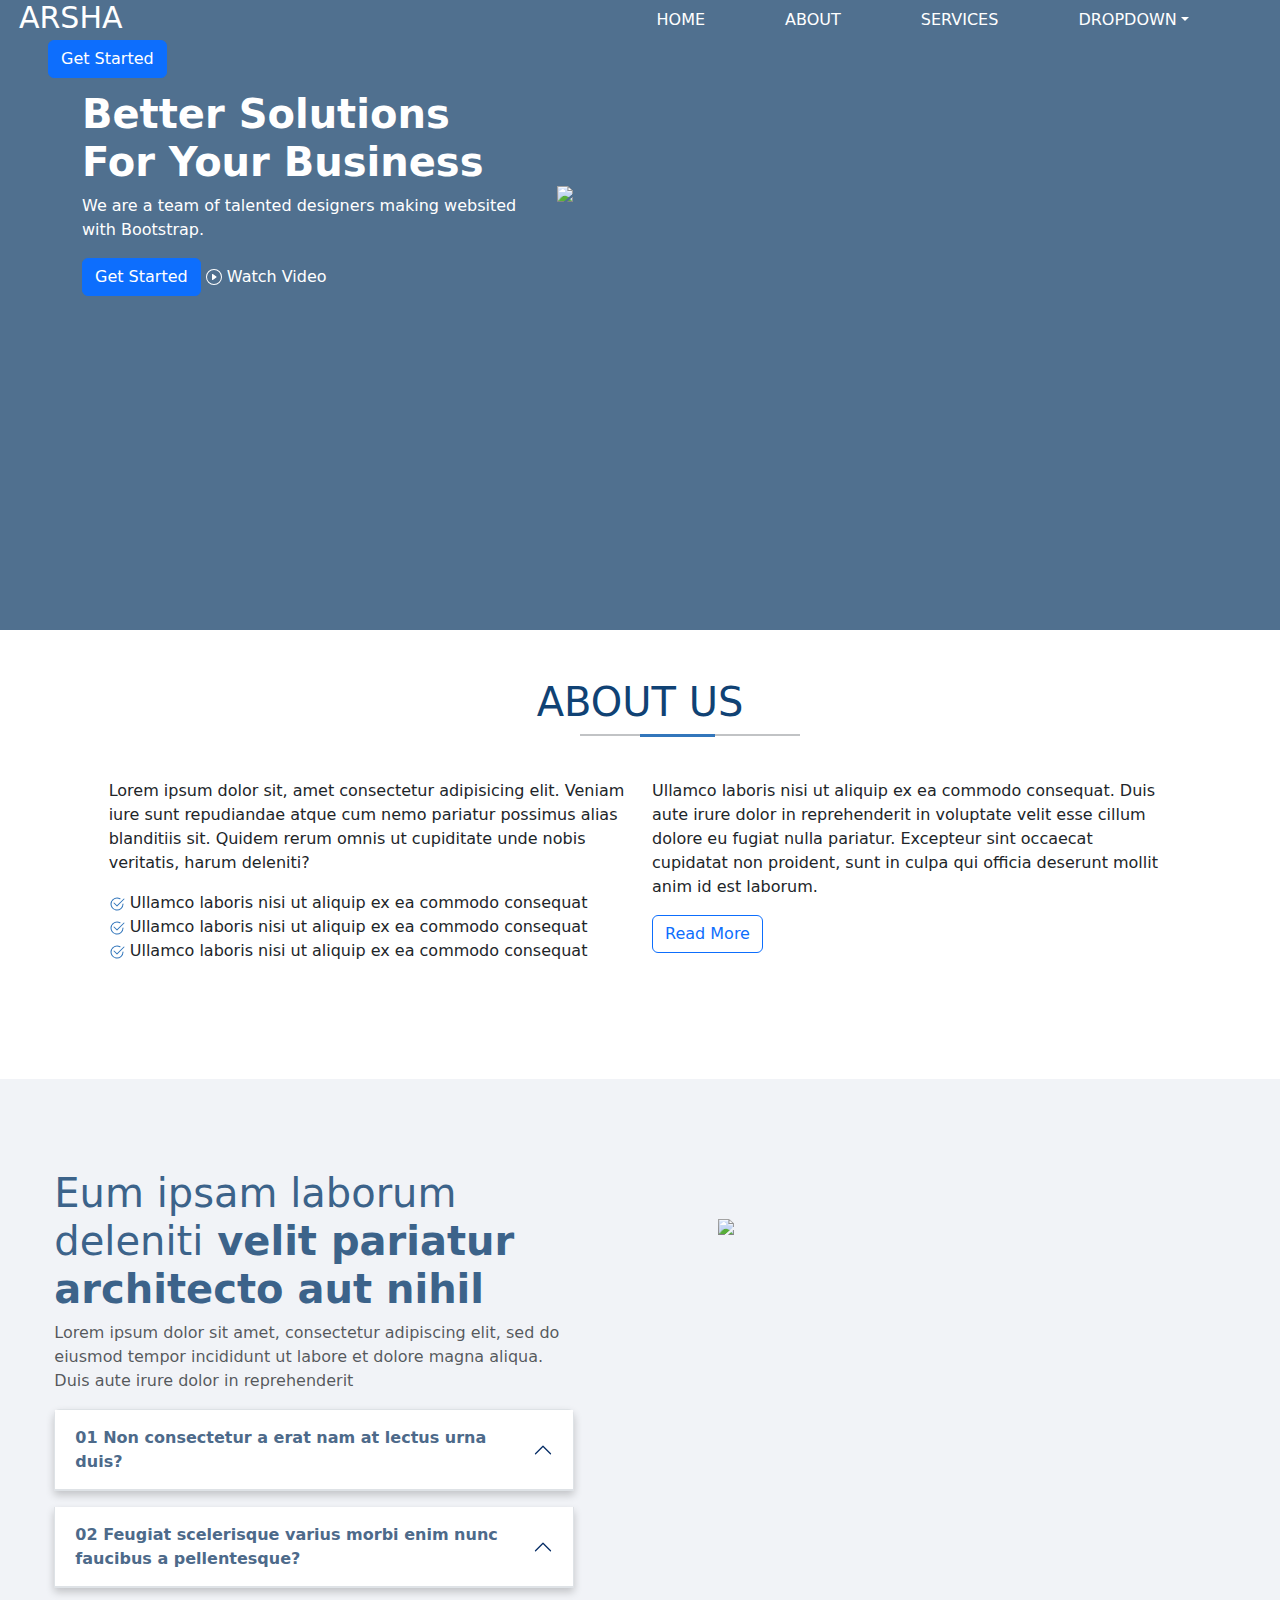
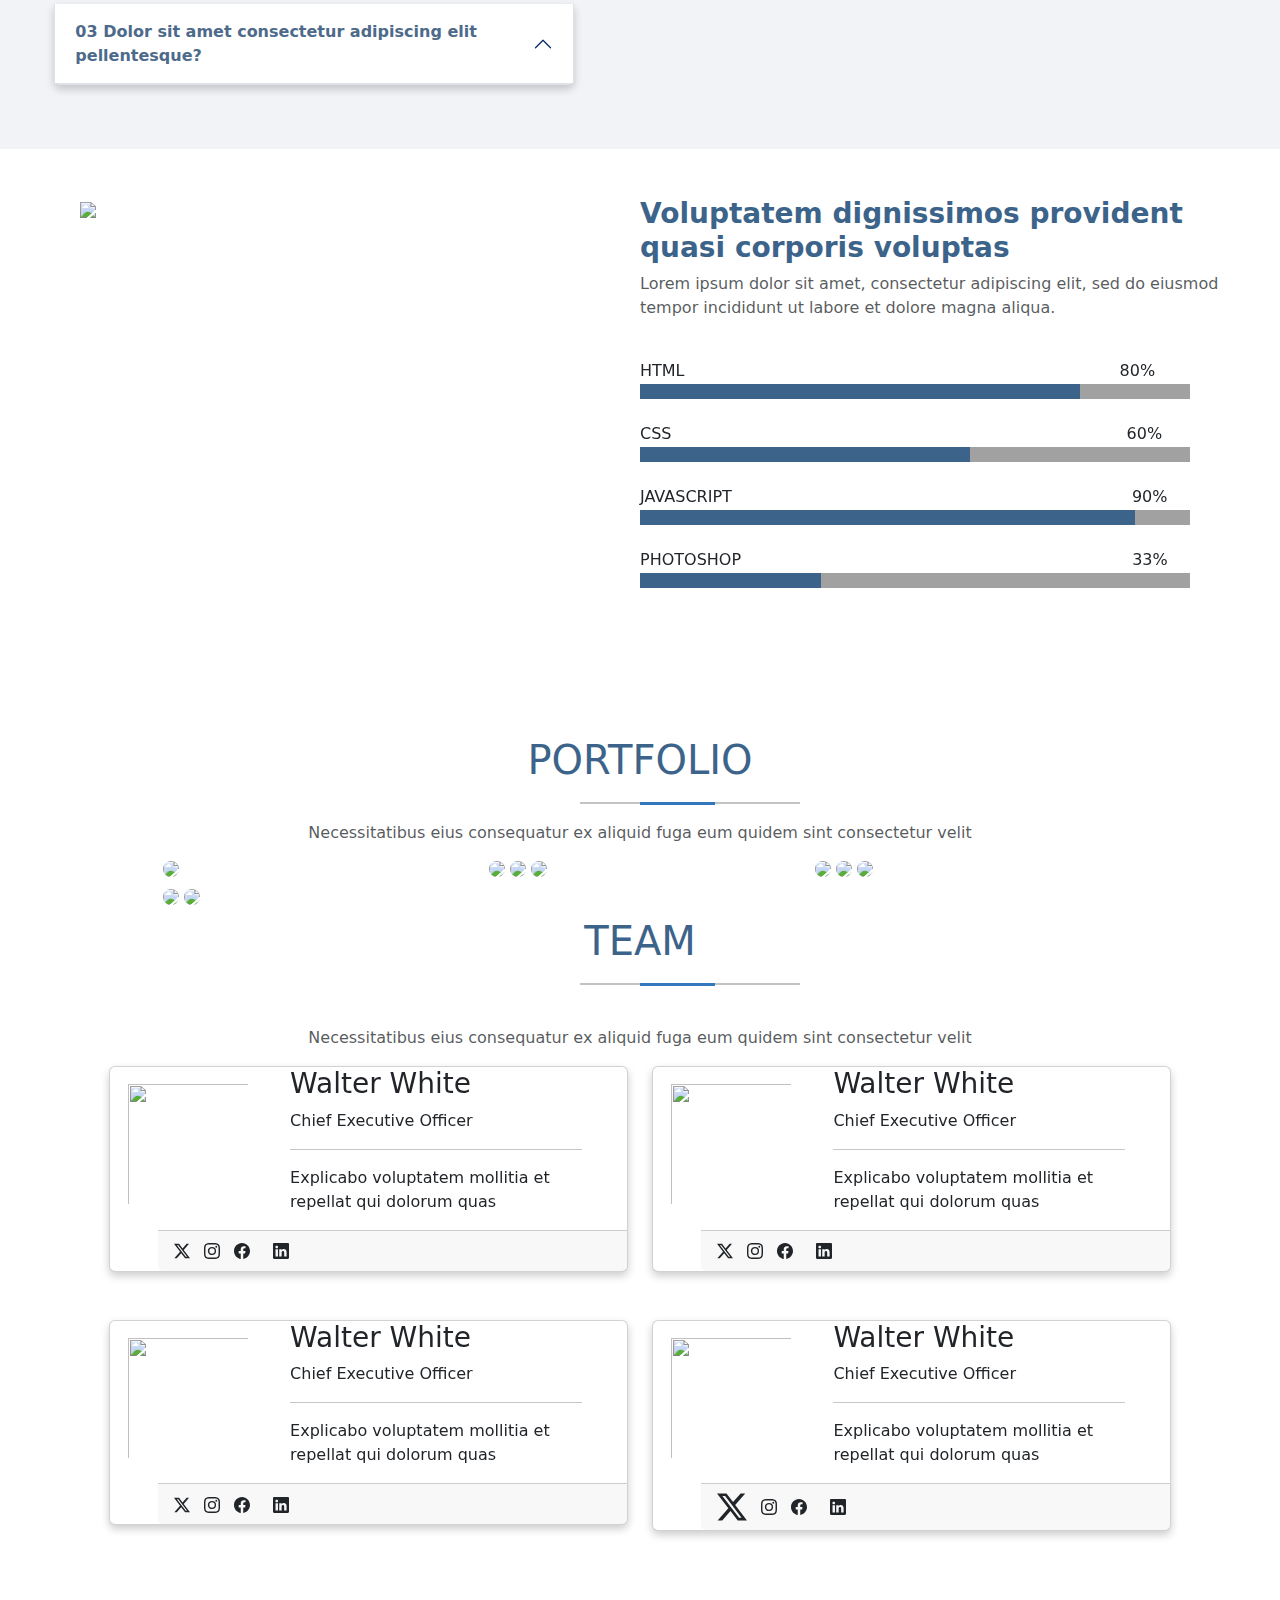
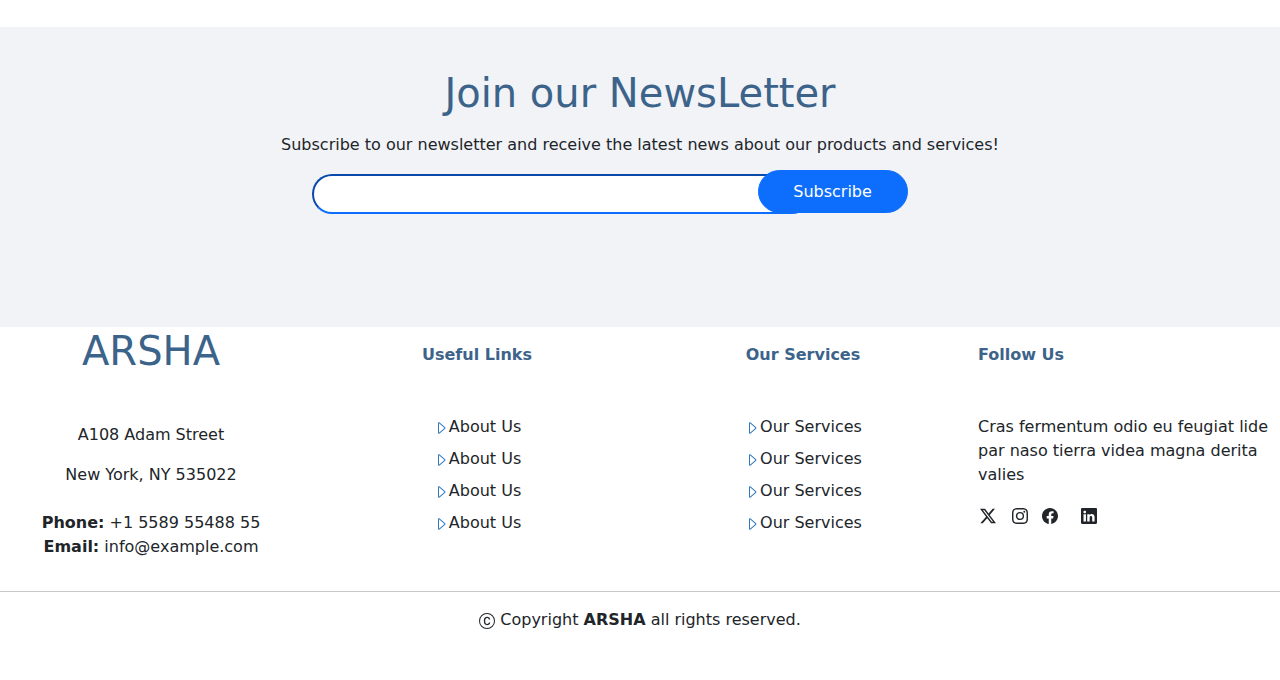
==== index.html @ 106650d5 "pata nai bhai" ====
<!DOCTYPE html>
<head>
    <title>ARSHA</title>
    <link rel="stylesheet" href="./index.css">

<link href="https://cdn.jsdelivr.net/npm/bootstrap@5.0.2/dist/css/bootstrap.min.css" rel="stylesheet">
<link rel="stylesheet" href="https://cdn.jsdelivr.net/npm/@fortawesome/fontawesome-free@6.4.2/css/all.min.css">
</head>
<body>

    <!-- NAVBAR -->
     <nav class="nav-ex navbar-light bg-light  " >
        <div class="container-fluid custom-nav">
        <div class="navbar-nav">
    
            
            <ul class="nav nav-pills  text-white">
                <a href="#" class="navbar-brand display-4 text-white"> ARSHA</a>
                <li class="nav-item ms-5">
                    <a href="#home" class="nav-link text-white">HOME</a>
                </li>
                <li class="nav-item  ms-5">
                    <a href="#about" class="nav-link text-white">ABOUT</a>
                </li>
                <li class="nav-item  ms-5">
                    <a href="#services" class="nav-link text-white">SERVICES</a>
                </li>
                <li class="nav-item dropdown ms-5">
                    <a href="#h" class="nav-link dropdown-toggle text-white" data-bs-toggle="dropdown" role="button"
                    aria-expanded="false">DROPDOWN</a>
                    <ul class="dropdown-menu">
                        <li class="dropdown-item text-white"><a href="#dropdown1"> portfolio </a></li>
                        <li class="dropdown-item text-white"> <a href="#dropdown2"> team</a></li>

                    </ul>
                </li>
                <li class="nav-item ms-5 " >
                    <button class="btn btn-primary"> Get Started</button>

                </li>


            </ul>

    </div>
     </nav>

     <!-- scrollspy -->
      <div >
        <!-- HOME -->
        <section id="home">
            <div class="container">
                <div class="row  justify-content-space-between align-items-center">
                    <div class="col col-lg-5 columns">
                        <h1 class="fw-bold text-white">Better Solutions For Your Business</h1>
                        <p class="text-white">We are a team of talented
                            designers making websited with Bootstrap.
                        </p>
                        <span><Button class="btn btn-primary">Get Started</Button>
                        <span class="text-white"><svg xmlns="http://www.w3.org/2000/svg" width="16" height="16" fill="white" class="bi bi-play-circle" viewBox="0 0 16 16">
                            <path d="M8 15A7 7 0 1 1 8 1a7 7 0 0 1 0 14m0 1A8 8 0 1 0 8 0a8 8 0 0 0 0 16"/>
                            <path d="M6.271 5.055a.5.5 0 0 1 .52.038l3.5 2.5a.5.5 0 0 1 0 .814l-3.5 2.5A.5.5 0 0 1 6 10.5v-5a.5.5 0 0 1 .271-.445"/>
                          </svg> Watch Video</span></span>
                    </div>
                    <div class="col col-lg-6 columns">
                        <img src="C:\Users\hp\Desktop\fazool-tasweerain\hero-img.png" class="hero">
                    </div>
                </div>
            </div>

        </section>

        <!-- ABOUT US -->
        <section id="about" class="aboutUsSection">
            <!-- <div id="myCarousel" class="carousel slide" data-bs-ride="carousel">
                <div class="carousel-inner w-100% bg-secondary">
                    <div class="carousel-item active">
                        <svg xmlns="http://www.w3.org/2000/svg" width="16" height="16" fill="currentColor" class="bi bi-instagram" viewBox="0 0 16 16">
                            <path d="M8 0C5.829 0 5.556.01 4.703.048 3.85.088 3.269.222 2.76.42a3.9 3.9 0 0 0-1.417.923A3.9 3.9 0 0 0 .42 2.76C.222 3.268.087 3.85.048 4.7.01 5.555 0 5.827 0 8.001c0 2.172.01 2.444.048 3.297.04.852.174 1.433.372 1.942.205.526.478.972.923 1.417.444.445.89.719 1.416.923.51.198 1.09.333 1.942.372C5.555 15.99 5.827 16 8 16s2.444-.01 3.298-.048c.851-.04 1.434-.174 1.943-.372a3.9 3.9 0 0 0 1.416-.923c.445-.445.718-.891.923-1.417.197-.509.332-1.09.372-1.942C15.99 10.445 16 10.173 16 8s-.01-2.445-.048-3.299c-.04-.851-.175-1.433-.372-1.941a3.9 3.9 0 0 0-.923-1.417A3.9 3.9 0 0 0 13.24.42c-.51-.198-1.092-.333-1.943-.372C10.443.01 10.172 0 7.998 0zm-.717 1.442h.718c2.136 0 2.389.007 3.232.046.78.035 1.204.166 1.486.275.373.145.64.319.92.599s.453.546.598.92c.11.281.24.705.275 1.485.039.843.047 1.096.047 3.231s-.008 2.389-.047 3.232c-.035.78-.166 1.203-.275 1.485a2.5 2.5 0 0 1-.599.919c-.28.28-.546.453-.92.598-.28.11-.704.24-1.485.276-.843.038-1.096.047-3.232.047s-2.39-.009-3.233-.047c-.78-.036-1.203-.166-1.485-.276a2.5 2.5 0 0 1-.92-.598 2.5 2.5 0 0 1-.6-.92c-.109-.281-.24-.705-.275-1.485-.038-.843-.046-1.096-.046-3.233s.008-2.388.046-3.231c.036-.78.166-1.204.276-1.486.145-.373.319-.64.599-.92s.546-.453.92-.598c.282-.11.705-.24 1.485-.276.738-.034 1.024-.044 2.515-.045zm4.988 1.328a.96.96 0 1 0 0 1.92.96.96 0 0 0 0-1.92m-4.27 1.122a4.109 4.109 0 1 0 0 8.217 4.109 4.109 0 0 0 0-8.217m0 1.441a2.667 2.667 0 1 1 0 5.334 2.667 2.667 0 0 1 0-5.334"/>
                          </svg>
                    </div>
                    <div class="carousel-item">
                        <svg xmlns="http://www.w3.org/2000/svg" width="16" height="16" fill="currentColor" class="bi bi-cloud-rain-fill" viewBox="0 0 16 16">
                            <path d="M4.158 12.025a.5.5 0 0 1 .316.633l-.5 1.5a.5.5 0 1 1-.948-.316l.5-1.5a.5.5 0 0 1 .632-.317m3 0a.5.5 0 0 1 .316.633l-1 3a.5.5 0 1 1-.948-.316l1-3a.5.5 0 0 1 .632-.317m3 0a.5.5 0 0 1 .316.633l-.5 1.5a.5.5 0 1 1-.948-.316l.5-1.5a.5.5 0 0 1 .632-.317m3 0a.5.5 0 0 1 .316.633l-1 3a.5.5 0 1 1-.948-.316l1-3a.5.5 0 0 1 .632-.317m.247-6.998a5.001 5.001 0 0 0-9.499-1.004A3.5 3.5 0 1 0 3.5 11H13a3 3 0 0 0 .405-5.973"/>
                          </svg>
                    </div>
                    <div class="carousel-item"><svg xmlns="http://www.w3.org/2000/svg" width="16" height="16" fill="currentColor" class="bi bi-apple" viewBox="0 0 16 16">
                        <path d="M11.182.008C11.148-.03 9.923.023 8.857 1.18c-1.066 1.156-.902 2.482-.878 2.516s1.52.087 2.475-1.258.762-2.391.728-2.43m3.314 11.733c-.048-.096-2.325-1.234-2.113-3.422s1.675-2.789 1.698-2.854-.597-.79-1.254-1.157a3.7 3.7 0 0 0-1.563-.434c-.108-.003-.483-.095-1.254.116-.508.139-1.653.589-1.968.607-.316.018-1.256-.522-2.267-.665-.647-.125-1.333.131-1.824.328-.49.196-1.422.754-2.074 2.237-.652 1.482-.311 3.83-.067 4.56s.625 1.924 1.273 2.796c.576.984 1.34 1.667 1.659 1.899s1.219.386 1.843.067c.502-.308 1.408-.485 1.766-.472.357.013 1.061.154 1.782.539.571.197 1.111.115 1.652-.105.541-.221 1.324-1.059 2.238-2.758q.52-1.185.473-1.282"/>
                        <path d="M11.182.008C11.148-.03 9.923.023 8.857 1.18c-1.066 1.156-.902 2.482-.878 2.516s1.52.087 2.475-1.258.762-2.391.728-2.43m3.314 11.733c-.048-.096-2.325-1.234-2.113-3.422s1.675-2.789 1.698-2.854-.597-.79-1.254-1.157a3.7 3.7 0 0 0-1.563-.434c-.108-.003-.483-.095-1.254.116-.508.139-1.653.589-1.968.607-.316.018-1.256-.522-2.267-.665-.647-.125-1.333.131-1.824.328-.49.196-1.422.754-2.074 2.237-.652 1.482-.311 3.83-.067 4.56s.625 1.924 1.273 2.796c.576.984 1.34 1.667 1.659 1.899s1.219.386 1.843.067c.502-.308 1.408-.485 1.766-.472.357.013 1.061.154 1.782.539.571.197 1.111.115 1.652-.105.541-.221 1.324-1.059 2.238-2.758q.52-1.185.473-1.282"/>
                      </svg></div>
                      <div class="carousel-item">
                        <svg xmlns="http://www.w3.org/2000/svg" width="16" height="16" fill="currentColor" class="bi bi-bag-check-fill" viewBox="0 0 16 16">
                            <path fill-rule="evenodd" d="M10.5 3.5a2.5 2.5 0 0 0-5 0V4h5zm1 0V4H15v10a2 2 0 0 1-2 2H3a2 2 0 0 1-2-2V4h3.5v-.5a3.5 3.5 0 1 1 7 0m-.646 5.354a.5.5 0 0 0-.708-.708L7.5 10.793 6.354 9.646a.5.5 0 1 0-.708.708l1.5 1.5a.5.5 0 0 0 .708 0z"/>
                          </svg>
                      </div>
                </div>
            </div> -->

            <h1 class="text-center mt-5 mb-5 abUS">ABOUT US</h1>
            <div class="under"></div><div class="line"></div>
            <div class="row justify-content-center aboutUsSection">
                <div class="col col-lg-5">
                    <p>Lorem ipsum dolor sit, amet consectetur adipisicing elit. Veniam iure sunt repudiandae atque cum nemo pariatur possimus
                         alias blanditiis sit. Quidem rerum omnis ut cupiditate unde nobis veritatis, harum deleniti?</p>
                         
                            <span><svg xmlns="http://www.w3.org/2000/svg" width="16" height="16" fill=#3276bb class="bi bi-check2-circle" viewBox="0 0 16 16">
                                <path d="M2.5 8a5.5 5.5 0 0 1 8.25-4.764.5.5 0 0 0 .5-.866A6.5 6.5 0 1 0 14.5 8a.5.5 0 0 0-1 0 5.5 5.5 0 1 1-11 0"/>
                                <path d="M15.354 3.354a.5.5 0 0 0-.708-.708L8 9.293 5.354 6.646a.5.5 0 1 0-.708.708l3 3a.5.5 0 0 0 .708 0z"/>
                              </svg> Ullamco laboris nisi ut aliquip ex ea commodo consequat</span> <br>
                              <span><svg xmlns="http://www.w3.org/2000/svg" width="16" height="16" fill=#3276bb class="bi bi-check2-circle" viewBox="0 0 16 16">
                                <path d="M2.5 8a5.5 5.5 0 0 1 8.25-4.764.5.5 0 0 0 .5-.866A6.5 6.5 0 1 0 14.5 8a.5.5 0 0 0-1 0 5.5 5.5 0 1 1-11 0"/>
                                <path d="M15.354 3.354a.5.5 0 0 0-.708-.708L8 9.293 5.354 6.646a.5.5 0 1 0-.708.708l3 3a.5.5 0 0 0 .708 0z"/>
                              </svg> Ullamco laboris nisi ut aliquip ex ea commodo consequat</span>
                              <p><svg xmlns="http://www.w3.org/2000/svg" width="16" height="16" fill=#3276bb class="bi bi-check2-circle" viewBox="0 0 16 16">
                                <path d="M2.5 8a5.5 5.5 0 0 1 8.25-4.764.5.5 0 0 0 .5-.866A6.5 6.5 0 1 0 14.5 8a.5.5 0 0 0-1 0 5.5 5.5 0 1 1-11 0"/>
                                <path d="M15.354 3.354a.5.5 0 0 0-.708-.708L8 9.293 5.354 6.646a.5.5 0 1 0-.708.708l3 3a.5.5 0 0 0 .708 0z"/>
                              </svg> Ullamco laboris nisi ut aliquip ex ea commodo consequat</p>
                            
                </div>
                <div class="col col-lg-5">
                    Ullamco laboris nisi ut aliquip ex ea commodo consequat.
                     Duis aute irure dolor in reprehenderit in voluptate velit 
                     esse cillum dolore eu fugiat nulla pariatur. Excepteur sint
                      occaecat cupidatat non proident, sunt in culpa qui officia 
                      deserunt mollit anim id est laborum.
                      <div>
                        <button class="btn btn-outline-primary mt-3"> Read More</button>
                      </div>
                     
                </div>
            </div>
            <div class="row justify-content-center aboutUs2">
                <div class="col col-lg-5 columns">
                    <h1 class="kraxy">Eum ipsam laborum deleniti<strong> velit pariatur architecto aut nihil</strong></h1>
                    <p class="text-muted">Lorem ipsum dolor sit amet, consectetur adipiscing elit,
                         sed do eiusmod tempor incididunt ut labore et dolore magna aliqua. Duis aute irure dolor in reprehenderit</p>
                         <div class="accordion row-lg-6">
                            <div class="accordion-item row-lg-6 mb-3">
                                <p class="accordion-header fw-bold" id="heading-1">
                                    
                                    <button class="accordion-button" type="button" 
                                    data-bs-toggle="collapse" data-bs-target="#first" aria-expanded="false
                                    " aria-controls="first">
                                    01 Non consectetur a erat nam at lectus urna duis?</button>
                                    
                                </p> 
                                <div id="first" class="accordion-collapse collapse" aria-labelledby="heading-1">
                                    Feugiat pretium nibh ipsum consequat. Tempus iaculis urna id volutpat lacus laoreet non curabitur
                                     gravida. Venenatis lectus magna fringilla urna porttitor rhoncus dolor purus non.
                                </div>                         
                             </div>
                             <div class="accordion-item row-lg-6 mb-3">
                                <p class="accordion-header fw-bold" id="heading-2">
                                    <button class="accordion-button" type="button"
                                    data-bs-toggle="collapse" data-bs-target="#second"
                                    aria-controls="second">02 Feugiat scelerisque varius morbi enim nunc faucibus a pellentesque?
                                </button>

                                </p>
                                <div id="second" class="accordion-collapse collapse" aria-expanded="false"
                                aria-labelledby="heading-2">
                                Dolor sit amet consectetur adipiscing elit pellentesque habitant morbi.
                                 Id interdum velit laoreet id donec ultrices. Fringilla phasellus
                                  faucibus scelerisque eleifend donec pretium. Est pellentesque elit 
                                  ullamcorper dignissim. Mauris ultrices eros in cursus turpis massa tincidunt dui.
                            </div>
                             </div>

                             <div class="accordion-item row-lg-6 mb-3">
                                <p class="accordion-header fw-bold" id="heading-3">
                                    <button class="accordion-button" type="button"
                                    data-bs-toggle="collapse" data-bs-target="#third"
                                    aria-controls="third">03 Dolor sit amet consectetur adipiscing elit pellentesque?
                                </button>

                                </p>
                                <div id="second" class="accordion-collapse collapse" aria-expanded="false"
                                aria-labelledby="heading-3">
                                Eleifend mi in nulla posuere sollicitudin aliquam ultrices sagittis orci.
                                 Faucibus pulvinar elementum integer enim. Sem nulla pharetra diam sit 
                                 amet nisl suscipit. Rutrum tellus pellentesque eu tincidunt. Lectus urna 
                                 duis convallis convallis tellus. Urna molestie at elementum eu facilisis sed odio morbi quis
                            </div>
                             </div>
                             
                         </div>
                </div>
                <div class="col col-lg-6 columns">
                    <img src="C:\Users\hp\Desktop\fazool-tasweerain\why-us.png" class="why-us">
                </div>
            </div>
            <div class="row justify-content-center aboutUs3 py-5">
                <div class="col col-lg-6">
                    <img src="C:\Users\hp\Desktop\fazool-tasweerain\skills.png" class="skills">
                </div>
                <div class="col col-lg-6">
                    <h3 class="fw-bold kraxy">Voluptatem dignissimos provident quasi corporis voluptas</h3>
                    <p class="text-muted">Lorem ipsum dolor sit amet, consectetur 
                        adipiscing elit, sed do eiusmod tempor incididunt ut labore et dolore magna aliqua.</p>
                        <div class="d-flex flex-column">

                            <!-- pehla block -->
                             <div class="outline mt-5">
                                <div class="inline"></div>
                                <div class="filled"><span >HTML <span class="span-wala"> 80%</span></span></div>

                             </div>
                             <!-- dusra block -->
                             <div class="outline1 mt-5">
                                <div class="inline1"></div>
                                <div class="filled1"><span >CSS<span class="span-wala1"> 60%</span></span></div>
                        </div>

                        <!-- TEESRA BLOCK -->
                        <div class="outline2 mt-5">
                            <div class="inline2"></div>
                            <div class="filled2"><span >JAVASCRIPT <span class="span-wala2"> 90%</span></span></div>
                </div>

                        <!-- FOURTH ONE -->

                        <div class="outline3 mt-5">
                            <div class="inline3"></div>
                            <div class="filled3"><span >PHOTOSHOP<span class="span-wala3"> 33%</span></span></div>
                </div>
            </div>

            </div>


        </section>


       

        <section id="dropdown1">

            <h1 class="kraxy text-center mt-5">PORTFOLIO</h1>
            <div class="under1"></div><div class="line1"></div>
            <p class="text-muted mt-4 text-center">Necessitatibus eius consequatur ex aliquid fuga eum quidem sint consectetur velit</p>

            <div class="row justify-content-center">
                <div class="col col-lg-3">
                    <div><img src="C:\Users\hp\Downloads\12.jpg" class="girl" ></div>
                    <img src="C:\Users\hp\Downloads\5.jpg" class="girl">
                    <img src="C:\Users\hp\Downloads\9.jpg" class="girl">
                </div>

                <div class="col col-lg-3">
                    <img src="C:\Users\hp\Downloads\7.jpg" class="girl">
                    <img src="C:\Users\hp\Downloads\bow.jpg" class="girl">
                    <img src="C:\Users\hp\Downloads\6.jpg" class="girl">
                </div>
                <div class="col col-lg-3">
                    <img src="C:\Users\hp\Downloads\8.jpg" class="girl">
                    <img src="C:\Users\hp\Downloads\13.jpg" class="girl">
                    <img src="C:\Users\hp\Downloads\3.jpg" class="girl">
                </div>


        
            </div>


        </section>

        <section id="dropdown2" class="mb-5">
            <h1 class="kraxy text-center">TEAM</h1>
            <div class="under1"></div><div class="line1"></div>
            <p class="text-muted text-center mt-5">Necessitatibus eius consequatur ex aliquid fuga eum quidem sint consectetur velit</p>
            <div class="row justify-content-center">
                <div class="col col-lg-5">
                    <div class="card mb-5">
                        <div class="row justify-content-space-between">
                        <div class="col col-lg-4">
                            <img src="C:\Users\hp\Desktop\fazool-tasweerain\pfp2.jfif" class="dp2">
                        </div>
                        <div class=" col col-lg-7">
                            <h3>Walter White</h3>
                        <p>Chief Executive Officer</p>
                        <hr>
                        <p>Explicabo voluptatem mollitia et repellat qui dolorum quas</p>
                        </div>
                        
                    </div>
                    <div class="card-footer ms-5">
                        <span style="margin-right: 9px;"><svg xmlns="http://www.w3.org/2000/svg" width="16" height="16" fill="currentColor" class="bi bi-twitter-x" viewBox="0 0 16 16">
                            <path d="M12.6.75h2.454l-5.36 6.142L16 15.25h-4.937l-3.867-5.07-4.425 5.07H.316l5.733-6.57L0 .75h5.063l3.495 4.633L12.601.75Zm-.86 13.028h1.36L4.323 2.145H2.865z"/>
                          </svg></span>
                          <span style="margin-right: 9px;"><svg xmlns="http://www.w3.org/2000/svg" width="16" height="16" fill="currentColor" class="bi bi-instagram" viewBox="0 0 16 16">
                            <path d="M8 0C5.829 0 5.556.01 4.703.048 3.85.088 3.269.222 2.76.42a3.9 3.9 0 0 0-1.417.923A3.9 3.9 0 0 0 .42 2.76C.222 3.268.087 3.85.048 4.7.01 5.555 0 5.827 0 8.001c0 2.172.01 2.444.048 3.297.04.852.174 1.433.372 1.942.205.526.478.972.923 1.417.444.445.89.719 1.416.923.51.198 1.09.333 1.942.372C5.555 15.99 5.827 16 8 16s2.444-.01 3.298-.048c.851-.04 1.434-.174 1.943-.372a3.9 3.9 0 0 0 1.416-.923c.445-.445.718-.891.923-1.417.197-.509.332-1.09.372-1.942C15.99 10.445 16 10.173 16 8s-.01-2.445-.048-3.299c-.04-.851-.175-1.433-.372-1.941a3.9 3.9 0 0 0-.923-1.417A3.9 3.9 0 0 0 13.24.42c-.51-.198-1.092-.333-1.943-.372C10.443.01 10.172 0 7.998 0zm-.717 1.442h.718c2.136 0 2.389.007 3.232.046.78.035 1.204.166 1.486.275.373.145.64.319.92.599s.453.546.598.92c.11.281.24.705.275 1.485.039.843.047 1.096.047 3.231s-.008 2.389-.047 3.232c-.035.78-.166 1.203-.275 1.485a2.5 2.5 0 0 1-.599.919c-.28.28-.546.453-.92.598-.28.11-.704.24-1.485.276-.843.038-1.096.047-3.232.047s-2.39-.009-3.233-.047c-.78-.036-1.203-.166-1.485-.276a2.5 2.5 0 0 1-.92-.598 2.5 2.5 0 0 1-.6-.92c-.109-.281-.24-.705-.275-1.485-.038-.843-.046-1.096-.046-3.233s.008-2.388.046-3.231c.036-.78.166-1.204.276-1.486.145-.373.319-.64.599-.92s.546-.453.92-.598c.282-.11.705-.24 1.485-.276.738-.034 1.024-.044 2.515-.045zm4.988 1.328a.96.96 0 1 0 0 1.92.96.96 0 0 0 0-1.92m-4.27 1.122a4.109 4.109 0 1 0 0 8.217 4.109 4.109 0 0 0 0-8.217m0 1.441a2.667 2.667 0 1 1 0 5.334 2.667 2.667 0 0 1 0-5.334"/>
                          </svg></span>
                          <span style="margin-right: 9px;"><svg xmlns="http://www.w3.org/2000/svg" width="16" height="16" fill="currentColor" class="bi bi-facebook" viewBox="0 0 16 16">
                            <path d="M16 8.049c0-4.446-3.582-8.05-8-8.05C3.58 0-.002 3.603-.002 8.05c0 4.017 2.926 7.347 6.75 7.951v-5.625h-2.03V8.05H6.75V6.275c0-2.017 1.195-3.131 3.022-3.131.876 0 1.791.157 1.791.157v1.98h-1.009c-.993 0-1.303.621-1.303 1.258v1.51h2.218l-.354 2.326H9.25V16c3.824-.604 6.75-3.934 6.75-7.951"/>
                          </svg></span>
                          <span style="margin-left: 9px;"><svg xmlns="http://www.w3.org/2000/svg" width="16" height="16" fill="currentColor" class="bi bi-linkedin" viewBox="0 0 16 16">
                            <path d="M0 1.146C0 .513.526 0 1.175 0h13.65C15.474 0 16 .513 16 1.146v13.708c0 .633-.526 1.146-1.175 1.146H1.175C.526 16 0 15.487 0 14.854zm4.943 12.248V6.169H2.542v7.225zm-1.2-8.212c.837 0 1.358-.554 1.358-1.248-.015-.709-.52-1.248-1.342-1.248S2.4 3.226 2.4 3.934c0 .694.521 1.248 1.327 1.248zm4.908 8.212V9.359c0-.216.016-.432.08-.586.173-.431.568-.878 1.232-.878.869 0 1.216.662 1.216 1.634v3.865h2.401V9.25c0-2.22-1.184-3.252-2.764-3.252-1.274 0-1.845.7-2.165 1.193v.025h-.016l.016-.025V6.169h-2.4c.03.678 0 7.225 0 7.225z"/>
                          </svg></span>
                    </div>
                </div>
            </div>

                <!-- CARD2 -->

                <div class="col col-lg-5">
                    <div class="card mb-5" >
                        <div class="row justify-content-space-between">
                        <div class="col col-lg-4">
                            <img src="C:\Users\hp\Desktop\fazool-tasweerain\pfp1.jfif" class="dp2">
                        </div>
                        <div class=" col col-lg-7">
                            <h3>Walter White</h3>
                        <p>Chief Executive Officer</p>
                        <hr>
                        <p>Explicabo voluptatem mollitia et repellat qui dolorum quas</p>
                        </div>
                        
                    </div>
                    <div class="card-footer ms-5">
                        <span style="margin-right: 9px;"><svg xmlns="http://www.w3.org/2000/svg" width="16" height="16" fill="currentColor" class="bi bi-twitter-x" viewBox="0 0 16 16">
                            <path d="M12.6.75h2.454l-5.36 6.142L16 15.25h-4.937l-3.867-5.07-4.425 5.07H.316l5.733-6.57L0 .75h5.063l3.495 4.633L12.601.75Zm-.86 13.028h1.36L4.323 2.145H2.865z"/>
                          </svg></span>
                          <span style="margin-right: 9px;"><svg xmlns="http://www.w3.org/2000/svg" width="16" height="16" fill="currentColor" class="bi bi-instagram" viewBox="0 0 16 16">
                            <path d="M8 0C5.829 0 5.556.01 4.703.048 3.85.088 3.269.222 2.76.42a3.9 3.9 0 0 0-1.417.923A3.9 3.9 0 0 0 .42 2.76C.222 3.268.087 3.85.048 4.7.01 5.555 0 5.827 0 8.001c0 2.172.01 2.444.048 3.297.04.852.174 1.433.372 1.942.205.526.478.972.923 1.417.444.445.89.719 1.416.923.51.198 1.09.333 1.942.372C5.555 15.99 5.827 16 8 16s2.444-.01 3.298-.048c.851-.04 1.434-.174 1.943-.372a3.9 3.9 0 0 0 1.416-.923c.445-.445.718-.891.923-1.417.197-.509.332-1.09.372-1.942C15.99 10.445 16 10.173 16 8s-.01-2.445-.048-3.299c-.04-.851-.175-1.433-.372-1.941a3.9 3.9 0 0 0-.923-1.417A3.9 3.9 0 0 0 13.24.42c-.51-.198-1.092-.333-1.943-.372C10.443.01 10.172 0 7.998 0zm-.717 1.442h.718c2.136 0 2.389.007 3.232.046.78.035 1.204.166 1.486.275.373.145.64.319.92.599s.453.546.598.92c.11.281.24.705.275 1.485.039.843.047 1.096.047 3.231s-.008 2.389-.047 3.232c-.035.78-.166 1.203-.275 1.485a2.5 2.5 0 0 1-.599.919c-.28.28-.546.453-.92.598-.28.11-.704.24-1.485.276-.843.038-1.096.047-3.232.047s-2.39-.009-3.233-.047c-.78-.036-1.203-.166-1.485-.276a2.5 2.5 0 0 1-.92-.598 2.5 2.5 0 0 1-.6-.92c-.109-.281-.24-.705-.275-1.485-.038-.843-.046-1.096-.046-3.233s.008-2.388.046-3.231c.036-.78.166-1.204.276-1.486.145-.373.319-.64.599-.92s.546-.453.92-.598c.282-.11.705-.24 1.485-.276.738-.034 1.024-.044 2.515-.045zm4.988 1.328a.96.96 0 1 0 0 1.92.96.96 0 0 0 0-1.92m-4.27 1.122a4.109 4.109 0 1 0 0 8.217 4.109 4.109 0 0 0 0-8.217m0 1.441a2.667 2.667 0 1 1 0 5.334 2.667 2.667 0 0 1 0-5.334"/>
                          </svg></span>
                          <span style="margin-right: 9px;"><svg xmlns="http://www.w3.org/2000/svg" width="16" height="16" fill="currentColor" class="bi bi-facebook" viewBox="0 0 16 16">
                            <path d="M16 8.049c0-4.446-3.582-8.05-8-8.05C3.58 0-.002 3.603-.002 8.05c0 4.017 2.926 7.347 6.75 7.951v-5.625h-2.03V8.05H6.75V6.275c0-2.017 1.195-3.131 3.022-3.131.876 0 1.791.157 1.791.157v1.98h-1.009c-.993 0-1.303.621-1.303 1.258v1.51h2.218l-.354 2.326H9.25V16c3.824-.604 6.75-3.934 6.75-7.951"/>
                          </svg></span>
                          <span style="margin-left: 9px;"><svg xmlns="http://www.w3.org/2000/svg" width="16" height="16" fill="currentColor" class="bi bi-linkedin" viewBox="0 0 16 16">
                            <path d="M0 1.146C0 .513.526 0 1.175 0h13.65C15.474 0 16 .513 16 1.146v13.708c0 .633-.526 1.146-1.175 1.146H1.175C.526 16 0 15.487 0 14.854zm4.943 12.248V6.169H2.542v7.225zm-1.2-8.212c.837 0 1.358-.554 1.358-1.248-.015-.709-.52-1.248-1.342-1.248S2.4 3.226 2.4 3.934c0 .694.521 1.248 1.327 1.248zm4.908 8.212V9.359c0-.216.016-.432.08-.586.173-.431.568-.878 1.232-.878.869 0 1.216.662 1.216 1.634v3.865h2.401V9.25c0-2.22-1.184-3.252-2.764-3.252-1.274 0-1.845.7-2.165 1.193v.025h-.016l.016-.025V6.169h-2.4c.03.678 0 7.225 0 7.225z"/>
                          </svg></span>
                    </div>
                </div>

                
                       
            
            </div>
        </div>




        <div class="row justify-content-center">
            <div class="col col-lg-5">
                <div class="card mb-5">
                    <div class="row justify-content-space-between">
                    <div class="col col-lg-4">
                        <img src="C:\Users\hp\Desktop\fazool-tasweerain\pfp.jfif" class="dp2">
                    </div>
                    <div class=" col col-lg-7">
                        <h3>Walter White</h3>
                    <p>Chief Executive Officer</p>
                    <hr>
                    <p>Explicabo voluptatem mollitia et repellat qui dolorum quas</p>
                    </div>
                    
                </div>
                <div class="card-footer ms-5">
                    <span style="margin-right: 9px;"><svg xmlns="http://www.w3.org/2000/svg" width="16" height="16" fill="currentColor" class="bi bi-twitter-x" viewBox="0 0 16 16">
                        <path d="M12.6.75h2.454l-5.36 6.142L16 15.25h-4.937l-3.867-5.07-4.425 5.07H.316l5.733-6.57L0 .75h5.063l3.495 4.633L12.601.75Zm-.86 13.028h1.36L4.323 2.145H2.865z"/>
                      </svg></span>
                      <span style="margin-right: 9px;"><svg xmlns="http://www.w3.org/2000/svg" width="16" height="16" fill="currentColor" class="bi bi-instagram" viewBox="0 0 16 16">
                        <path d="M8 0C5.829 0 5.556.01 4.703.048 3.85.088 3.269.222 2.76.42a3.9 3.9 0 0 0-1.417.923A3.9 3.9 0 0 0 .42 2.76C.222 3.268.087 3.85.048 4.7.01 5.555 0 5.827 0 8.001c0 2.172.01 2.444.048 3.297.04.852.174 1.433.372 1.942.205.526.478.972.923 1.417.444.445.89.719 1.416.923.51.198 1.09.333 1.942.372C5.555 15.99 5.827 16 8 16s2.444-.01 3.298-.048c.851-.04 1.434-.174 1.943-.372a3.9 3.9 0 0 0 1.416-.923c.445-.445.718-.891.923-1.417.197-.509.332-1.09.372-1.942C15.99 10.445 16 10.173 16 8s-.01-2.445-.048-3.299c-.04-.851-.175-1.433-.372-1.941a3.9 3.9 0 0 0-.923-1.417A3.9 3.9 0 0 0 13.24.42c-.51-.198-1.092-.333-1.943-.372C10.443.01 10.172 0 7.998 0zm-.717 1.442h.718c2.136 0 2.389.007 3.232.046.78.035 1.204.166 1.486.275.373.145.64.319.92.599s.453.546.598.92c.11.281.24.705.275 1.485.039.843.047 1.096.047 3.231s-.008 2.389-.047 3.232c-.035.78-.166 1.203-.275 1.485a2.5 2.5 0 0 1-.599.919c-.28.28-.546.453-.92.598-.28.11-.704.24-1.485.276-.843.038-1.096.047-3.232.047s-2.39-.009-3.233-.047c-.78-.036-1.203-.166-1.485-.276a2.5 2.5 0 0 1-.92-.598 2.5 2.5 0 0 1-.6-.92c-.109-.281-.24-.705-.275-1.485-.038-.843-.046-1.096-.046-3.233s.008-2.388.046-3.231c.036-.78.166-1.204.276-1.486.145-.373.319-.64.599-.92s.546-.453.92-.598c.282-.11.705-.24 1.485-.276.738-.034 1.024-.044 2.515-.045zm4.988 1.328a.96.96 0 1 0 0 1.92.96.96 0 0 0 0-1.92m-4.27 1.122a4.109 4.109 0 1 0 0 8.217 4.109 4.109 0 0 0 0-8.217m0 1.441a2.667 2.667 0 1 1 0 5.334 2.667 2.667 0 0 1 0-5.334"/>
                      </svg></span>
                      <span style="margin-right: 9px;"><svg xmlns="http://www.w3.org/2000/svg" width="16" height="16" fill="currentColor" class="bi bi-facebook" viewBox="0 0 16 16">
                        <path d="M16 8.049c0-4.446-3.582-8.05-8-8.05C3.58 0-.002 3.603-.002 8.05c0 4.017 2.926 7.347 6.75 7.951v-5.625h-2.03V8.05H6.75V6.275c0-2.017 1.195-3.131 3.022-3.131.876 0 1.791.157 1.791.157v1.98h-1.009c-.993 0-1.303.621-1.303 1.258v1.51h2.218l-.354 2.326H9.25V16c3.824-.604 6.75-3.934 6.75-7.951"/>
                      </svg></span>
                      <span style="margin-left: 9px;"><svg xmlns="http://www.w3.org/2000/svg" width="16" height="16" fill="currentColor" class="bi bi-linkedin" viewBox="0 0 16 16">
                        <path d="M0 1.146C0 .513.526 0 1.175 0h13.65C15.474 0 16 .513 16 1.146v13.708c0 .633-.526 1.146-1.175 1.146H1.175C.526 16 0 15.487 0 14.854zm4.943 12.248V6.169H2.542v7.225zm-1.2-8.212c.837 0 1.358-.554 1.358-1.248-.015-.709-.52-1.248-1.342-1.248S2.4 3.226 2.4 3.934c0 .694.521 1.248 1.327 1.248zm4.908 8.212V9.359c0-.216.016-.432.08-.586.173-.431.568-.878 1.232-.878.869 0 1.216.662 1.216 1.634v3.865h2.401V9.25c0-2.22-1.184-3.252-2.764-3.252-1.274 0-1.845.7-2.165 1.193v.025h-.016l.016-.025V6.169h-2.4c.03.678 0 7.225 0 7.225z"/>
                      </svg></span>
                </div>
            </div>
        </div>

            <!-- CARD2 -->

            <div class="col col-lg-5">
                <div class="card mb-5">
                    <div class="row justify-content-space-between">
                    <div class="col col-lg-4">
                        <img src="C:\Users\hp\Desktop\fazool-tasweerain\pfp3.jfif" class="dp2">
                    </div>
                    <div class=" col col-lg-7">
                        <h3>Walter White</h3>
                    <p>Chief Executive Officer</p>
                    <hr>
                    <p>Explicabo voluptatem mollitia et repellat qui dolorum quas</p>
                    </div>
                    
                </div>
                <div class="card-footer ms-5">
                    <span style="margin-right: 9px;"><svg xmlns="http://www.w3.org/2000/svg" width="30" height="30" fill="currentColor" class="bi bi-twitter-x" viewBox="0 0 16 16">
                        <path d="M12.6.75h2.454l-5.36 6.142L16 15.25h-4.937l-3.867-5.07-4.425 5.07H.316l5.733-6.57L0 .75h5.063l3.495 4.633L12.601.75Zm-.86 13.028h1.36L4.323 2.145H2.865z"/>
                      </svg></span>
                      <span style="margin-right: 9px;"><svg xmlns="http://www.w3.org/2000/svg" width="16" height="16" fill="currentColor" class="bi bi-instagram" viewBox="0 0 16 16">
                        <path d="M8 0C5.829 0 5.556.01 4.703.048 3.85.088 3.269.222 2.76.42a3.9 3.9 0 0 0-1.417.923A3.9 3.9 0 0 0 .42 2.76C.222 3.268.087 3.85.048 4.7.01 5.555 0 5.827 0 8.001c0 2.172.01 2.444.048 3.297.04.852.174 1.433.372 1.942.205.526.478.972.923 1.417.444.445.89.719 1.416.923.51.198 1.09.333 1.942.372C5.555 15.99 5.827 16 8 16s2.444-.01 3.298-.048c.851-.04 1.434-.174 1.943-.372a3.9 3.9 0 0 0 1.416-.923c.445-.445.718-.891.923-1.417.197-.509.332-1.09.372-1.942C15.99 10.445 16 10.173 16 8s-.01-2.445-.048-3.299c-.04-.851-.175-1.433-.372-1.941a3.9 3.9 0 0 0-.923-1.417A3.9 3.9 0 0 0 13.24.42c-.51-.198-1.092-.333-1.943-.372C10.443.01 10.172 0 7.998 0zm-.717 1.442h.718c2.136 0 2.389.007 3.232.046.78.035 1.204.166 1.486.275.373.145.64.319.92.599s.453.546.598.92c.11.281.24.705.275 1.485.039.843.047 1.096.047 3.231s-.008 2.389-.047 3.232c-.035.78-.166 1.203-.275 1.485a2.5 2.5 0 0 1-.599.919c-.28.28-.546.453-.92.598-.28.11-.704.24-1.485.276-.843.038-1.096.047-3.232.047s-2.39-.009-3.233-.047c-.78-.036-1.203-.166-1.485-.276a2.5 2.5 0 0 1-.92-.598 2.5 2.5 0 0 1-.6-.92c-.109-.281-.24-.705-.275-1.485-.038-.843-.046-1.096-.046-3.233s.008-2.388.046-3.231c.036-.78.166-1.204.276-1.486.145-.373.319-.64.599-.92s.546-.453.92-.598c.282-.11.705-.24 1.485-.276.738-.034 1.024-.044 2.515-.045zm4.988 1.328a.96.96 0 1 0 0 1.92.96.96 0 0 0 0-1.92m-4.27 1.122a4.109 4.109 0 1 0 0 8.217 4.109 4.109 0 0 0 0-8.217m0 1.441a2.667 2.667 0 1 1 0 5.334 2.667 2.667 0 0 1 0-5.334"/>
                      </svg></span>
                      <span style="margin-right: 9px;"><svg xmlns="http://www.w3.org/2000/svg" width="16" height="16" fill="currentColor" class="bi bi-facebook" viewBox="0 0 16 16">
                        <path d="M16 8.049c0-4.446-3.582-8.05-8-8.05C3.58 0-.002 3.603-.002 8.05c0 4.017 2.926 7.347 6.75 7.951v-5.625h-2.03V8.05H6.75V6.275c0-2.017 1.195-3.131 3.022-3.131.876 0 1.791.157 1.791.157v1.98h-1.009c-.993 0-1.303.621-1.303 1.258v1.51h2.218l-.354 2.326H9.25V16c3.824-.604 6.75-3.934 6.75-7.951"/>
                      </svg></span>
                      <span style="margin-left: 9px;"><svg xmlns="http://www.w3.org/2000/svg" width="16" height="16" fill="currentColor" class="bi bi-linkedin" viewBox="0 0 16 16">
                        <path d="M0 1.146C0 .513.526 0 1.175 0h13.65C15.474 0 16 .513 16 1.146v13.708c0 .633-.526 1.146-1.175 1.146H1.175C.526 16 0 15.487 0 14.854zm4.943 12.248V6.169H2.542v7.225zm-1.2-8.212c.837 0 1.358-.554 1.358-1.248-.015-.709-.52-1.248-1.342-1.248S2.4 3.226 2.4 3.934c0 .694.521 1.248 1.327 1.248zm4.908 8.212V9.359c0-.216.016-.432.08-.586.173-.431.568-.878 1.232-.878.869 0 1.216.662 1.216 1.634v3.865h2.401V9.25c0-2.22-1.184-3.252-2.764-3.252-1.274 0-1.845.7-2.165 1.193v.025h-.016l.016-.025V6.169h-2.4c.03.678 0 7.225 0 7.225z"/>
                      </svg></span>
                </div>
            </div>

            
                   
        
        </div>
    </div>


        </section>


        <section class="last">

            <div class="text-center">
                <h1 class="display3 text-center kraxy p-2">Join our NewsLetter</h1>
                <p class="text-center">Subscribe to our newsletter and receive the latest news about our products and services!</p>
                <span><input type="search" class="rounded-pill border-primary search-wala"> <button type="submit" class="
                    btn btn-primary rounded-pill subs">Subscribe</button></span>
            
            </div>




        </section>

        <section class="oof">
            <div class="row justify-content-center">
                <div class="col col-lg-3 text-center">
                    <h1 class=" kraxy mb-5"> ARSHA</h1>
                    <p>A108 Adam Street</p>
                    <p class="mb-4">New York, NY 535022</p>
                    <p><strong>Phone:</strong> +1 5589 55488 55 <br>

                        <strong>Email:</strong> info@example.com</p>


                </div>
                <div class="col col-lg-3 text-center">
                    <div class="align-items-start d-block">
                    <p class="kraxy mb-5 fw-bold mt-3">Useful Links</p>
                    <p class="mb-2"><svg xmlns="http://www.w3.org/2000/svg" width="16" height="16" fill=#3276bb class="bi bi-caret-right" viewBox="0 0 16 16">
                        <path d="M6 12.796V3.204L11.481 8zm.659.753 5.48-4.796a1 1 0 0 0 0-1.506L6.66 2.451C6.011 1.885 5 2.345 5 3.204v9.592a1 1 0 0 0 1.659.753"/>
                      </svg>About Us</p>
                      <p class="mb-2"><svg xmlns="http://www.w3.org/2000/svg" width="16" height="16" fill=#3276bb class="bi bi-caret-right" viewBox="0 0 16 16">
                        <path d="M6 12.796V3.204L11.481 8zm.659.753 5.48-4.796a1 1 0 0 0 0-1.506L6.66 2.451C6.011 1.885 5 2.345 5 3.204v9.592a1 1 0 0 0 1.659.753"/>
                      </svg>About Us</p>
                      <p class="mb-2"><svg xmlns="http://www.w3.org/2000/svg" width="16" height="16" fill=#3276bb class="bi bi-caret-right" viewBox="0 0 16 16">
                        <path d="M6 12.796V3.204L11.481 8zm.659.753 5.48-4.796a1 1 0 0 0 0-1.506L6.66 2.451C6.011 1.885 5 2.345 5 3.204v9.592a1 1 0 0 0 1.659.753"/>
                      </svg>About Us</p>
                      <p class="mb-2"><svg xmlns="http://www.w3.org/2000/svg" width="16" height="16" fill=#3276bb class="bi bi-caret-right" viewBox="0 0 16 16">
                        <path d="M6 12.796V3.204L11.481 8zm.659.753 5.48-4.796a1 1 0 0 0 0-1.506L6.66 2.451C6.011 1.885 5 2.345 5 3.204v9.592a1 1 0 0 0 1.659.753"/>
                      </svg>About Us</p>
                    
                    </div>
                </div>

                <div class="col col-lg-3 text-center">
                    <div class="align-items-start d-block">
                    <p class="kraxy mb-5 fw-bold mt-3">Our Services</p>
                    <p class="mb-2"><svg xmlns="http://www.w3.org/2000/svg" width="16" height="16" fill=#3276bb class="bi bi-caret-right" viewBox="0 0 16 16">
                        <path d="M6 12.796V3.204L11.481 8zm.659.753 5.48-4.796a1 1 0 0 0 0-1.506L6.66 2.451C6.011 1.885 5 2.345 5 3.204v9.592a1 1 0 0 0 1.659.753"/>
                      </svg>Our Services</p>
                      <p class="mb-2"><svg xmlns="http://www.w3.org/2000/svg" width="16" height="16" fill=#3276bb class="bi bi-caret-right" viewBox="0 0 16 16">
                        <path d="M6 12.796V3.204L11.481 8zm.659.753 5.48-4.796a1 1 0 0 0 0-1.506L6.66 2.451C6.011 1.885 5 2.345 5 3.204v9.592a1 1 0 0 0 1.659.753"/>
                      </svg>Our Services</p>
                      <p class="mb-2"><svg xmlns="http://www.w3.org/2000/svg" width="16" height="16" fill=#3276bb class="bi bi-caret-right" viewBox="0 0 16 16">
                        <path d="M6 12.796V3.204L11.481 8zm.659.753 5.48-4.796a1 1 0 0 0 0-1.506L6.66 2.451C6.011 1.885 5 2.345 5 3.204v9.592a1 1 0 0 0 1.659.753"/>
                      </svg>Our Services</p>
                      <p class="mb-2"><svg xmlns="http://www.w3.org/2000/svg" width="16" height="16" fill=#3276bb class="bi bi-caret-right" viewBox="0 0 16 16">
                        <path d="M6 12.796V3.204L11.481 8zm.659.753 5.48-4.796a1 1 0 0 0 0-1.506L6.66 2.451C6.011 1.885 5 2.345 5 3.204v9.592a1 1 0 0 0 1.659.753"/>
                      </svg>Our Services</p>
                    
                    </div>
                </div>

                <div class="col col-lg-3">
                   <p class="kraxy mb-5 fw-bold mt-3">Follow Us</p>
                   <p>Cras fermentum odio eu feugiat lide par naso tierra videa magna derita valies</p>
                   <span style="margin-right: 9px;"><svg xmlns="http://www.w3.org/2000/svg" width="20" height="16" fill="currentColor" class="bi bi-twitter-x" viewBox="0 0 16 16">
                    <path d="M12.6.75h2.454l-5.36 6.142L16 15.25h-4.937l-3.867-5.07-4.425 5.07H.316l5.733-6.57L0 .75h5.063l3.495 4.633L12.601.75Zm-.86 13.028h1.36L4.323 2.145H2.865z"/>
                  </svg></span>
                  <span style="margin-right: 9px;"><svg xmlns="http://www.w3.org/2000/svg" width="16" height="16" fill="currentColor" class="bi bi-instagram" viewBox="0 0 16 16">
                    <path d="M8 0C5.829 0 5.556.01 4.703.048 3.85.088 3.269.222 2.76.42a3.9 3.9 0 0 0-1.417.923A3.9 3.9 0 0 0 .42 2.76C.222 3.268.087 3.85.048 4.7.01 5.555 0 5.827 0 8.001c0 2.172.01 2.444.048 3.297.04.852.174 1.433.372 1.942.205.526.478.972.923 1.417.444.445.89.719 1.416.923.51.198 1.09.333 1.942.372C5.555 15.99 5.827 16 8 16s2.444-.01 3.298-.048c.851-.04 1.434-.174 1.943-.372a3.9 3.9 0 0 0 1.416-.923c.445-.445.718-.891.923-1.417.197-.509.332-1.09.372-1.942C15.99 10.445 16 10.173 16 8s-.01-2.445-.048-3.299c-.04-.851-.175-1.433-.372-1.941a3.9 3.9 0 0 0-.923-1.417A3.9 3.9 0 0 0 13.24.42c-.51-.198-1.092-.333-1.943-.372C10.443.01 10.172 0 7.998 0zm-.717 1.442h.718c2.136 0 2.389.007 3.232.046.78.035 1.204.166 1.486.275.373.145.64.319.92.599s.453.546.598.92c.11.281.24.705.275 1.485.039.843.047 1.096.047 3.231s-.008 2.389-.047 3.232c-.035.78-.166 1.203-.275 1.485a2.5 2.5 0 0 1-.599.919c-.28.28-.546.453-.92.598-.28.11-.704.24-1.485.276-.843.038-1.096.047-3.232.047s-2.39-.009-3.233-.047c-.78-.036-1.203-.166-1.485-.276a2.5 2.5 0 0 1-.92-.598 2.5 2.5 0 0 1-.6-.92c-.109-.281-.24-.705-.275-1.485-.038-.843-.046-1.096-.046-3.233s.008-2.388.046-3.231c.036-.78.166-1.204.276-1.486.145-.373.319-.64.599-.92s.546-.453.92-.598c.282-.11.705-.24 1.485-.276.738-.034 1.024-.044 2.515-.045zm4.988 1.328a.96.96 0 1 0 0 1.92.96.96 0 0 0 0-1.92m-4.27 1.122a4.109 4.109 0 1 0 0 8.217 4.109 4.109 0 0 0 0-8.217m0 1.441a2.667 2.667 0 1 1 0 5.334 2.667 2.667 0 0 1 0-5.334"/>
                  </svg></span>
                  <span style="margin-right: 9px;"><svg xmlns="http://www.w3.org/2000/svg" width="16" height="16" fill="currentColor" class="bi bi-facebook" viewBox="0 0 16 16">
                    <path d="M16 8.049c0-4.446-3.582-8.05-8-8.05C3.58 0-.002 3.603-.002 8.05c0 4.017 2.926 7.347 6.75 7.951v-5.625h-2.03V8.05H6.75V6.275c0-2.017 1.195-3.131 3.022-3.131.876 0 1.791.157 1.791.157v1.98h-1.009c-.993 0-1.303.621-1.303 1.258v1.51h2.218l-.354 2.326H9.25V16c3.824-.604 6.75-3.934 6.75-7.951"/>
                  </svg></span>
                  <span style="margin-left: 9px;"><svg xmlns="http://www.w3.org/2000/svg" width="16" height="16" fill="currentColor" class="bi bi-linkedin" viewBox="0 0 16 16">
                    <path d="M0 1.146C0 .513.526 0 1.175 0h13.65C15.474 0 16 .513 16 1.146v13.708c0 .633-.526 1.146-1.175 1.146H1.175C.526 16 0 15.487 0 14.854zm4.943 12.248V6.169H2.542v7.225zm-1.2-8.212c.837 0 1.358-.554 1.358-1.248-.015-.709-.52-1.248-1.342-1.248S2.4 3.226 2.4 3.934c0 .694.521 1.248 1.327 1.248zm4.908 8.212V9.359c0-.216.016-.432.08-.586.173-.431.568-.878 1.232-.878.869 0 1.216.662 1.216 1.634v3.865h2.401V9.25c0-2.22-1.184-3.252-2.764-3.252-1.274 0-1.845.7-2.165 1.193v.025h-.016l.016-.025V6.169h-2.4c.03.678 0 7.225 0 7.225z"/>
                  </svg></span>


                </div>
            </div>
            <hr>
            <div class="text-center mb-5"> <svg xmlns="http://www.w3.org/2000/svg" width="16" height="16" fill="currentColor" class="bi bi-c-circle" viewBox="0 0 16 16">
                <path d="M1 8a7 7 0 1 0 14 0A7 7 0 0 0 1 8m15 0A8 8 0 1 1 0 8a8 8 0 0 1 16 0M8.146 4.992c-1.212 0-1.927.92-1.927 2.502v1.06c0 1.571.703 2.462 1.927 2.462.979 0 1.641-.586 1.729-1.418h1.295v.093c-.1 1.448-1.354 2.467-3.03 2.467-2.091 0-3.269-1.336-3.269-3.603V7.482c0-2.261 1.201-3.638 3.27-3.638 1.681 0 2.935 1.054 3.029 2.572v.088H9.875c-.088-.879-.768-1.512-1.729-1.512"/>
              </svg> Copyright <strong>ARSHA</strong> all rights reserved.</div>

        </section>
        
      </div>




      
    </body>
    <script src="https://cdn.jsdelivr.net/npm/bootstrap@5.0.2/dist/js/bootstrap.bundle.min.js" integrity="sha384-MrcW6ZMFYlzcLA8Nl+NtUVF0sA7MsXsP1UyJoMp4YLEuNSfAP+JcXn/tWtIaxVXM" crossorigin="anonymous"></script>
---- index.css ----
body{
    overflow-x: hidden;
}
.custom-nav{
    z-index: 9999 !important;
}
.navbar-brand{
    font-size: 30px !important;
    margin-left: 19px !important;
    margin-right: 470px !important;
    color: white;

}
.parent-container{
    margin: 0% !important;
    width: 100%;
}
.nav{
    background-color: #50708f;
    width: 100%;
    position: fixed;
    position: fixed;
    top: 0;
    left: 0;
}
.navbar-nav{
    width: 100%;
    margin-left: 0% !important;
}
.aboutUsSection{
    margin-bottom: 100px !important;
}
#home{
    background-color: #50708f;
    width: 100%;
    height: 630px;

}
.columns{
    margin-top: 90px !important;
}
.hero{
    width: 600px;
    animation: moveUpDown 1s infinite alternate;
}
@keyframes moveUpDown{
    0%{
        transform: translateY(0);
    }
    100%{
        transform: translateY(20px);
    }
}
.abUS{
    color: #104274;

}
.under{
    width: 220px;
    height: 2px;
    position: relative;
    left: 580px;
    top:-40px ;
    background-color: #c1c3c5;
}
.line{
    background-color: #3276bb;
    width: 75px;
    height: 3px;
    position: relative;
    left: 640px;
    top: -42px;
}
.accordion-item{
    background-color: white !important;
    color:  black!important;
    box-shadow: 0 4px 8px rgba(0, 0, 0, 0.2) !important;
}
.accordion-header{
    font-weight: bold !important;
    background-color: white!important;
    color:  #234669!important;

}
.accordion-button:not(.collapsed){
    background-color: white!important;
    color:  #4d6a8a!important;
    font-weight:bold;

}
.accordion-button{
    background-color: white!important;
    color:  #4a6683!important;
    font-weight: bold;


}
.kraxy{
    color:  #3c638a;
}
.why-us{
    width: 500px;
    margin-left: 120px;
    margin-top: 50px;
}
.aboutUs2{
    background-color:  #f1f3f7;
    height: 670px;
}
.aboutUs3{
    width: 100%;
}
.skills{
    width: 550px;
    margin-left: 80px;
}
.outline{
    width: 550px;
    height: 15px;
    background-color: rgb(161, 161, 161);
}
.inline{
    width: 440px;
    height: 15px;
    background-color:  #3c638a;
    animation: html 1s linear;
}
@keyframes html{
    0%{
        width: 0px;
    }
    80%{
        width: 440px;
    }
}
.span-wala{
    margin-left: 430px;
}

.filled{
    position: relative;
    top: -40px;
}



.outline1{
    width: 550px;
    height: 15px;
    background-color: rgb(161, 161, 161);
}
.inline1{
    width: 330px;
    height: 15px;
    background-color:  #3c638a;
    animation: css 1s linear;
    }
    @keyframes css {
        0%{
            width: 0px;
        }
        60%{
            width: 330px;
        }
        
    }
.span-wala1{
    margin-left: 450px;
}

.filled1{
    position: relative;
    top: -40px;
}

.outline2{
    width: 550px;
    height: 15px;
    background-color: rgb(161, 161, 161);
}
.inline2{
    width: 495px;
    height: 15px;
    background-color:  #3c638a;
    animation: js 1s linear;
    }
    @keyframes js{
        0%{
            width: 0px;
        }
        90%{
            width: 495px;
        }
        
    }
.span-wala2{
    margin-left: 395px;
}

.filled2{
    position: relative;
    top: -40px;
}


.outline3{
    width: 550px;
    height: 15px;
    background-color: rgb(161, 161, 161);
}
.inline3{
    width: 181px;
    height: 15px;
    background-color:  #3c638a;
    animation: ps 1s linear;
    }
    @keyframes ps{
        0%{
            width: 0px;
        }
        90%{
            width: 181px;
        }
        
    }
.span-wala3{
    margin-left: 386px;
    
}

.filled3{
    position: relative;
    top: -40px;
}

.under1{
    width: 220px;
    height: 2px;
    position: relative;
    left: 580px;
    top:10px ;
    background-color: #c1c3c5;
}
.line1{
    background-color: #3276bb;
    width: 75px;
    height: 3px;
    position: relative;
    left: 640px;
    top: 8px;
}
.serv-div{
    height: 300px;
    background-color: white;
    box-shadow: 0 4px 8px rgba(0, 0, 0, 0.2) ;
    cursor: pointer;
    transition: 1s;

}
.serv-div:hover{
    transform: translateY(10px)

}
.girl{
    width: 100%;
    height: 100;
    margin-bottom: 12px;
    cursor: pointer;
    transition: 1s;
    border-radius: 12px;
}
.girl:hover{
    transform: scaleX(1.04);
    opacity: 0.8;

}
.dp2{
    width: 130px;
    height: 130px;
    padding: 5px;
    margin-left: 13px;
    margin-top: 12px;
}
.text{
    position: relative;
    left: 150px;
    top: -140px;
}
.card{
    box-shadow: 0 4px 8px rgba(0, 0, 0, 0.2) !important;
}
.search-wala{
    width: 500px;
    height: 40px;
    }
.subs{
    width: 150px;
    height: 43px;
    position: relative;
    left: -60px;
    top: -3px;
}
.last{
    background-color:  #f1f3f7;
    padding-top: 34px;
    height: 300px;

}
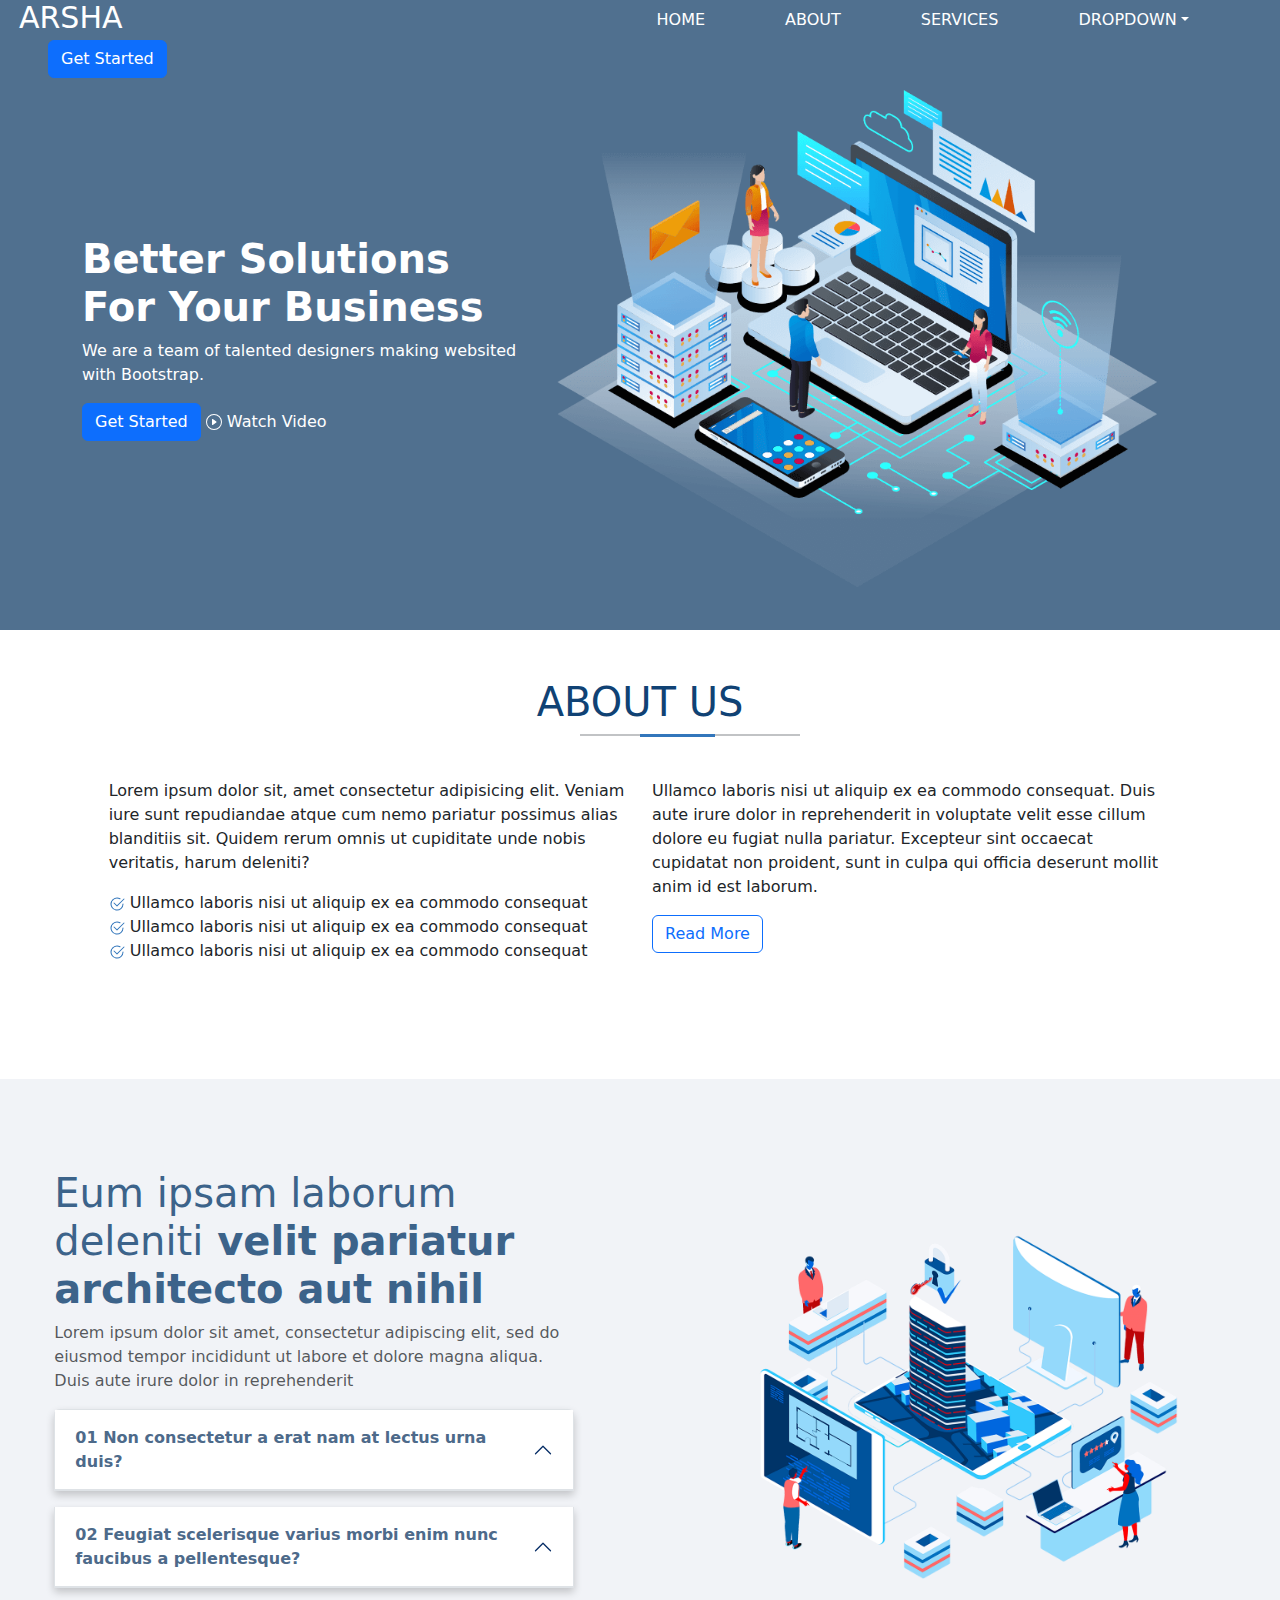
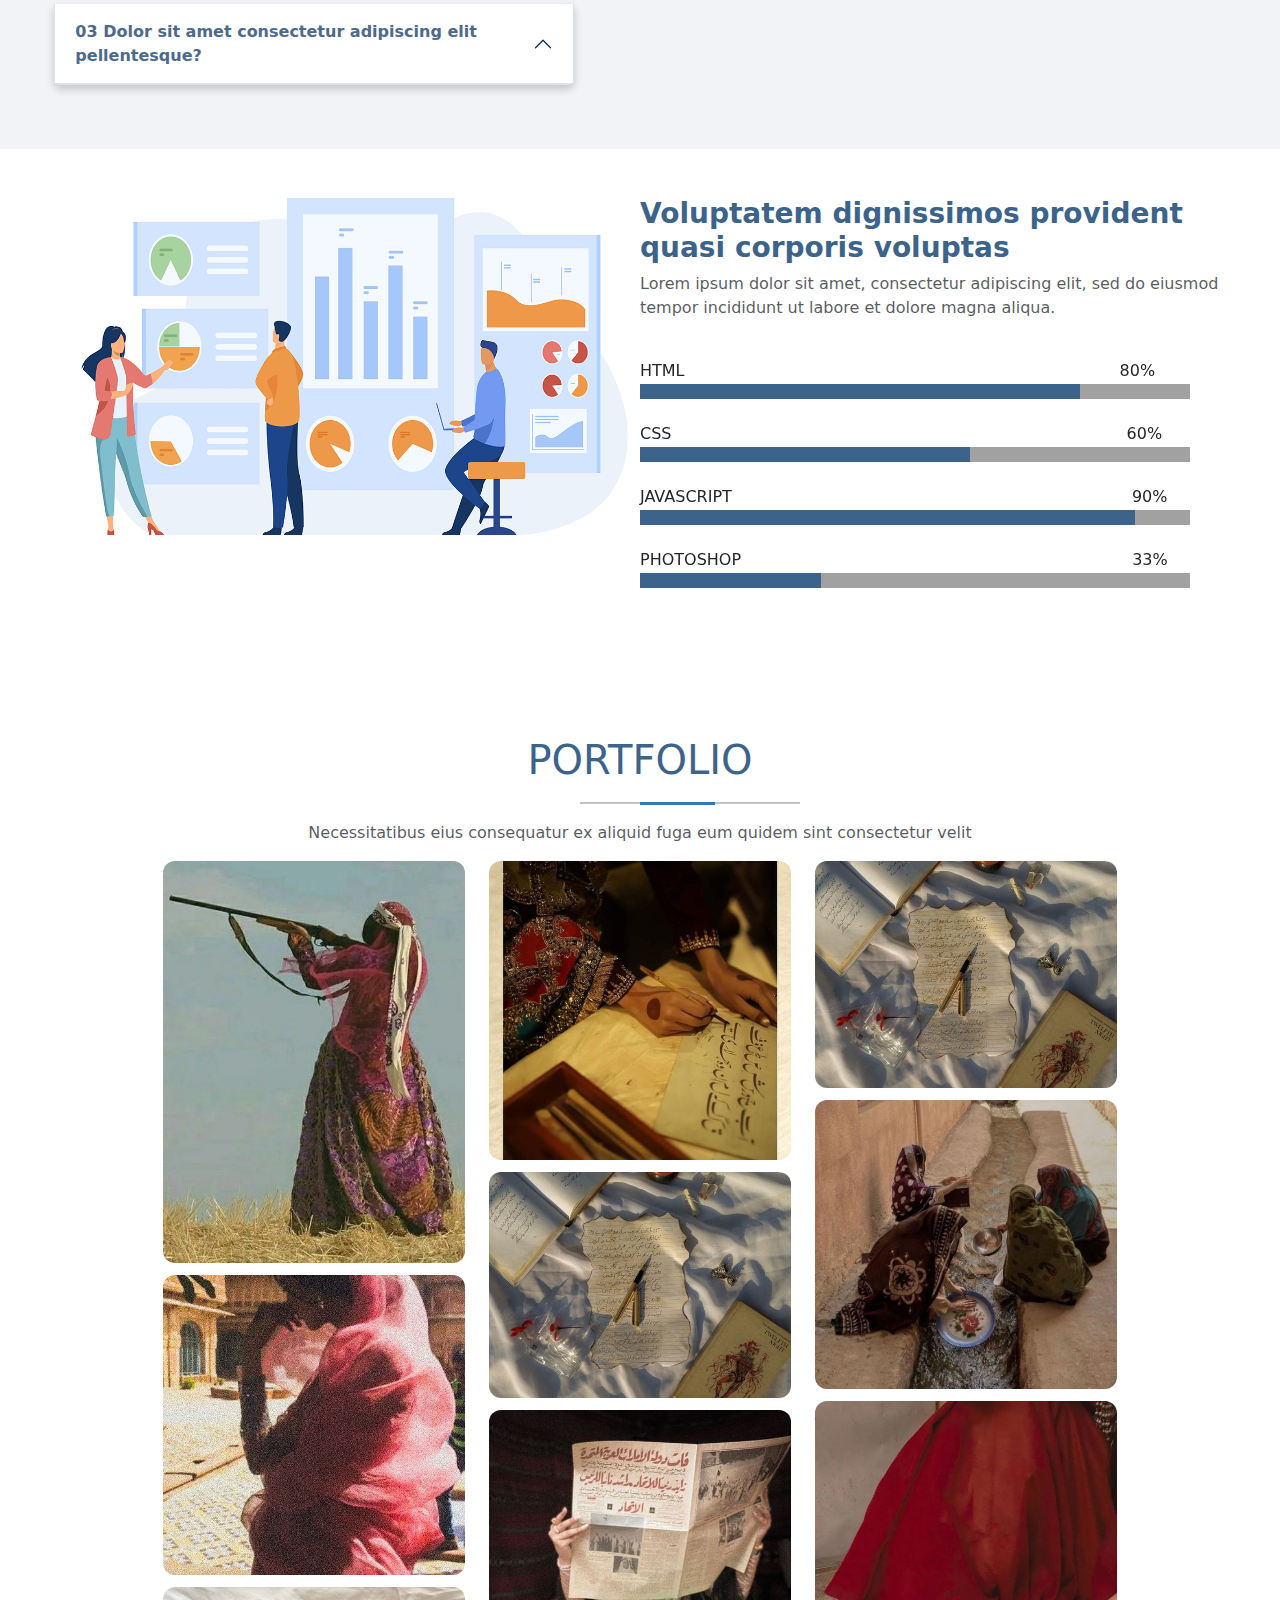
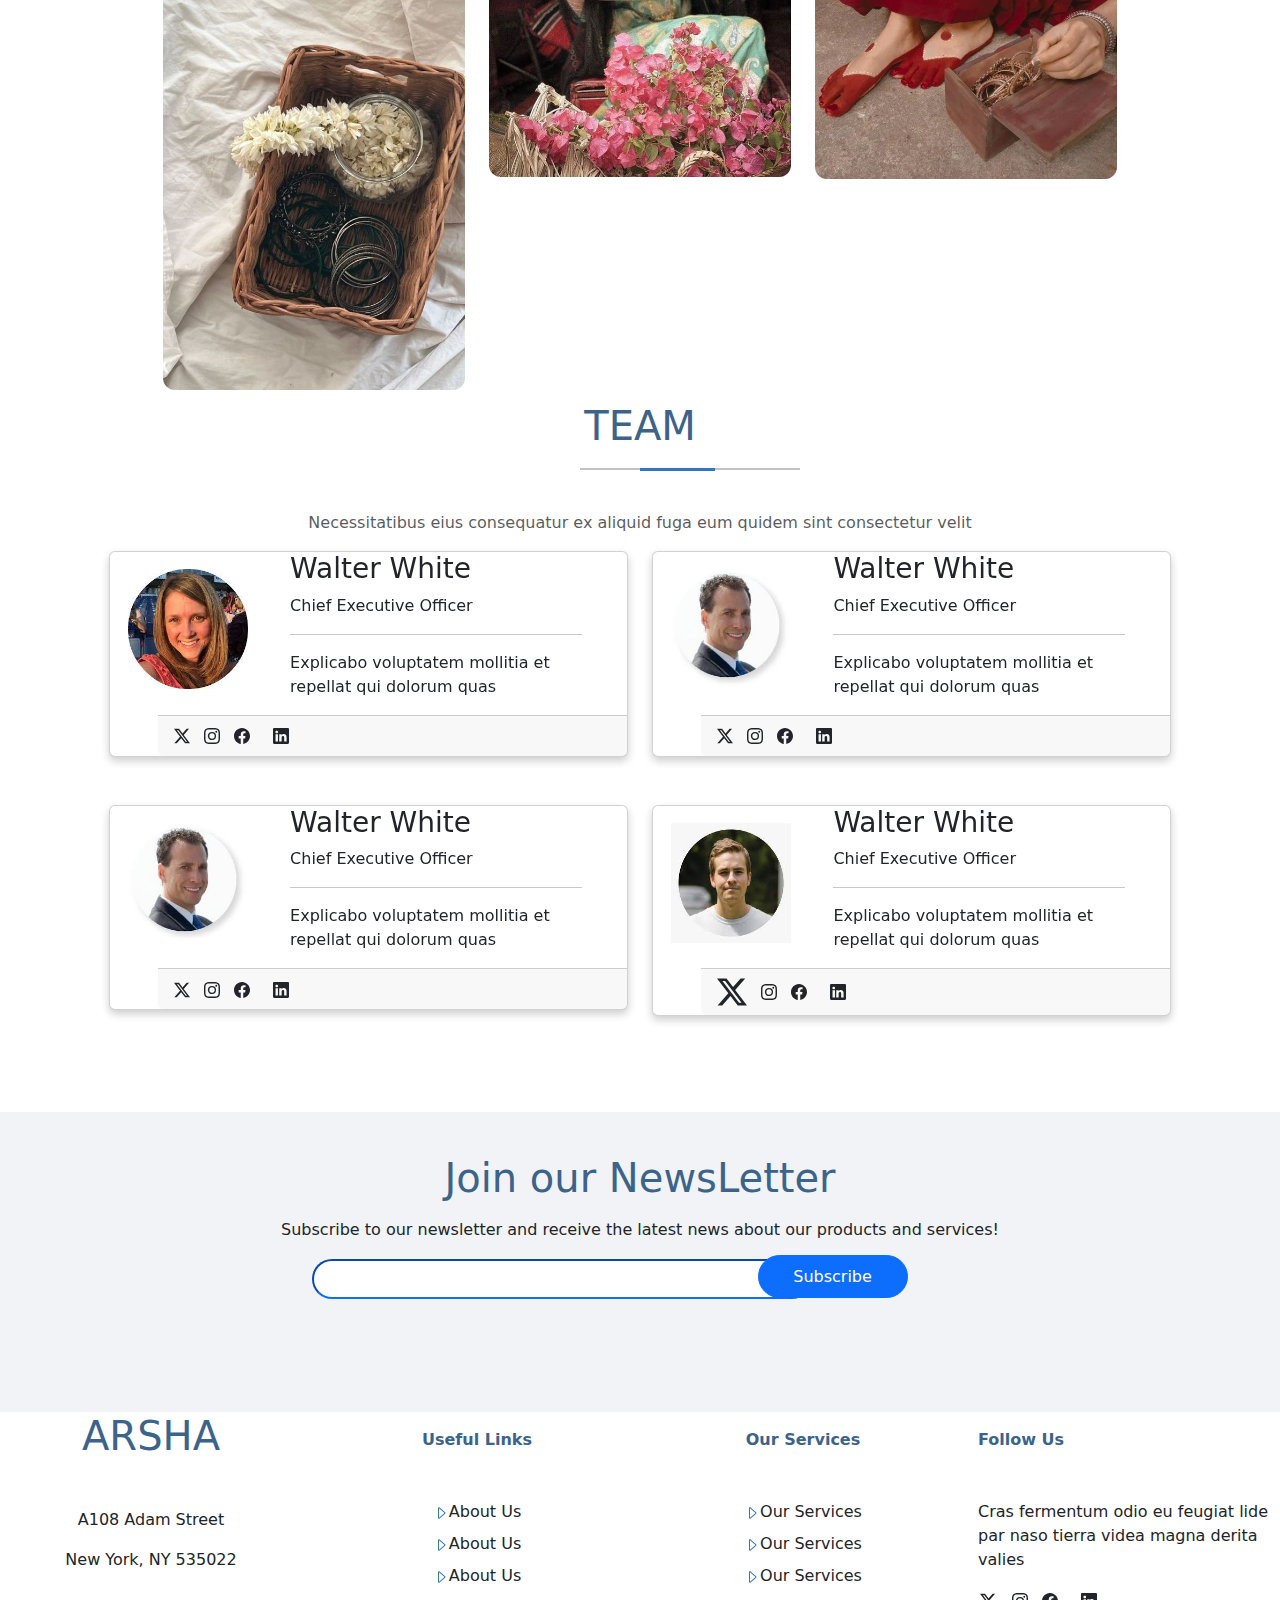
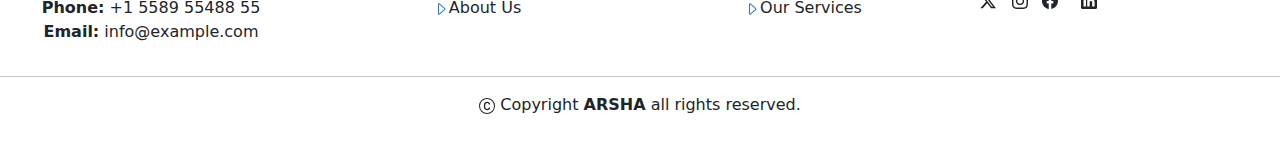
==== commit ad2e9a6c: "updated image paths" ====
--- a/index.html
+++ b/index.html
@@ -63,7 +63,7 @@
                           </svg> Watch Video</span></span>
                     </div>
                     <div class="col col-lg-6 columns">
-                        <img src="C:\Users\hp\Desktop\fazool-tasweerain\hero-img.png" class="hero">
+                        <img src="fazool-tasweerain/hero-img.png" class="hero">
                     </div>
                 </div>
             </div>
@@ -186,12 +186,12 @@
                          </div>
                 </div>
                 <div class="col col-lg-6 columns">
-                    <img src="C:\Users\hp\Desktop\fazool-tasweerain\why-us.png" class="why-us">
+                    <img src="fazool-tasweerain/why-us.png" class="why-us">
                 </div>
             </div>
             <div class="row justify-content-center aboutUs3 py-5">
                 <div class="col col-lg-6">
-                    <img src="C:\Users\hp\Desktop\fazool-tasweerain\skills.png" class="skills">
+                    <img src="fazool-tasweerain/skills.png" class="skills">
                 </div>
                 <div class="col col-lg-6">
                     <h3 class="fw-bold kraxy">Voluptatem dignissimos provident quasi corporis voluptas</h3>
@@ -241,20 +241,20 @@
 
             <div class="row justify-content-center">
                 <div class="col col-lg-3">
-                    <div><img src="C:\Users\hp\Downloads\12.jpg" class="girl" ></div>
-                    <img src="C:\Users\hp\Downloads\5.jpg" class="girl">
-                    <img src="C:\Users\hp\Downloads\9.jpg" class="girl">
+                    <div><img src="fazool-tasweerain/12.jpg" class="girl" ></div>
+                    <img src="fazool-tasweerain/5.jpg"class="girl">
+                    <img src="fazool-tasweerain/9.jpg" class="girl">
                 </div>
 
                 <div class="col col-lg-3">
-                    <img src="C:\Users\hp\Downloads\7.jpg" class="girl">
-                    <img src="C:\Users\hp\Downloads\bow.jpg" class="girl">
-                    <img src="C:\Users\hp\Downloads\6.jpg" class="girl">
+                    <img src="fazool-tasweerain/7.jpg" class="girl">
+                    <img src="fazool-tasweerain/8.jpg" class="girl">
+                    <img src="fazool-tasweerain/6.jpg" class="girl">
                 </div>
                 <div class="col col-lg-3">
-                    <img src="C:\Users\hp\Downloads\8.jpg" class="girl">
-                    <img src="C:\Users\hp\Downloads\13.jpg" class="girl">
-                    <img src="C:\Users\hp\Downloads\3.jpg" class="girl">
+                    <img src="fazool-tasweerain/8.jpg" class="girl">
+                    <img src="fazool-tasweerain/13.jpg" class="girl">
+                    <img src="fazool-tasweerain/3.jpg" class="girl">
                 </div>
 
 
@@ -273,7 +273,7 @@
                     <div class="card mb-5">
                         <div class="row justify-content-space-between">
                         <div class="col col-lg-4">
-                            <img src="C:\Users\hp\Desktop\fazool-tasweerain\pfp2.jfif" class="dp2">
+                            <img src="fazool-tasweerain/pfp2.jfif" class="dp2">
                         </div>
                         <div class=" col col-lg-7">
                             <h3>Walter White</h3>
@@ -306,7 +306,7 @@
                     <div class="card mb-5" >
                         <div class="row justify-content-space-between">
                         <div class="col col-lg-4">
-                            <img src="C:\Users\hp\Desktop\fazool-tasweerain\pfp1.jfif" class="dp2">
+                            <img src="fazool-tasweerain/pfp1.jfif" class="dp2">
                         </div>
                         <div class=" col col-lg-7">
                             <h3>Walter White</h3>
@@ -346,7 +346,7 @@
                 <div class="card mb-5">
                     <div class="row justify-content-space-between">
                     <div class="col col-lg-4">
-                        <img src="C:\Users\hp\Desktop\fazool-tasweerain\pfp.jfif" class="dp2">
+                        <img src="fazool-tasweerain/pfp1.jfif" class="dp2">
                     </div>
                     <div class=" col col-lg-7">
                         <h3>Walter White</h3>
@@ -379,7 +379,7 @@
                 <div class="card mb-5">
                     <div class="row justify-content-space-between">
                     <div class="col col-lg-4">
-                        <img src="C:\Users\hp\Desktop\fazool-tasweerain\pfp3.jfif" class="dp2">
+                        <img src="fazool-tasweerain/pfp3.jfif" class="dp2">
                     </div>
                     <div class=" col col-lg-7">
                         <h3>Walter White</h3>
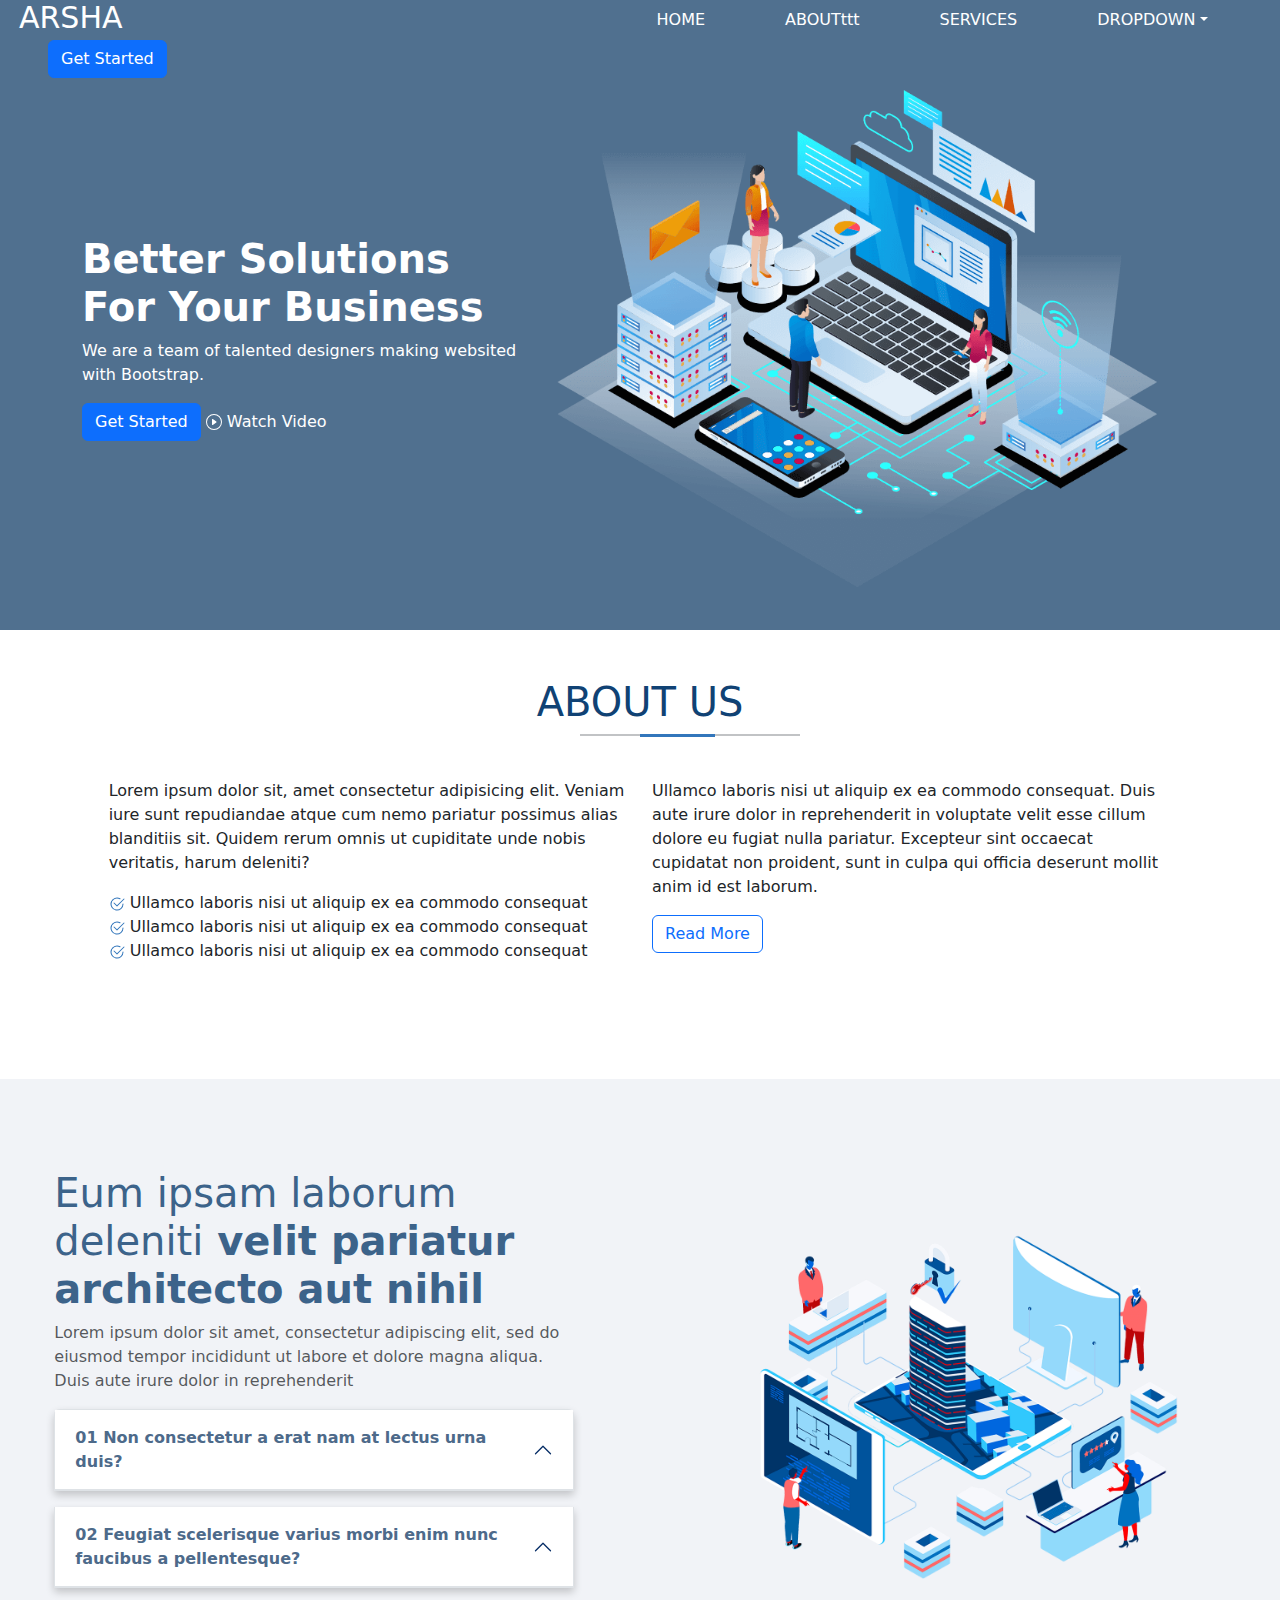
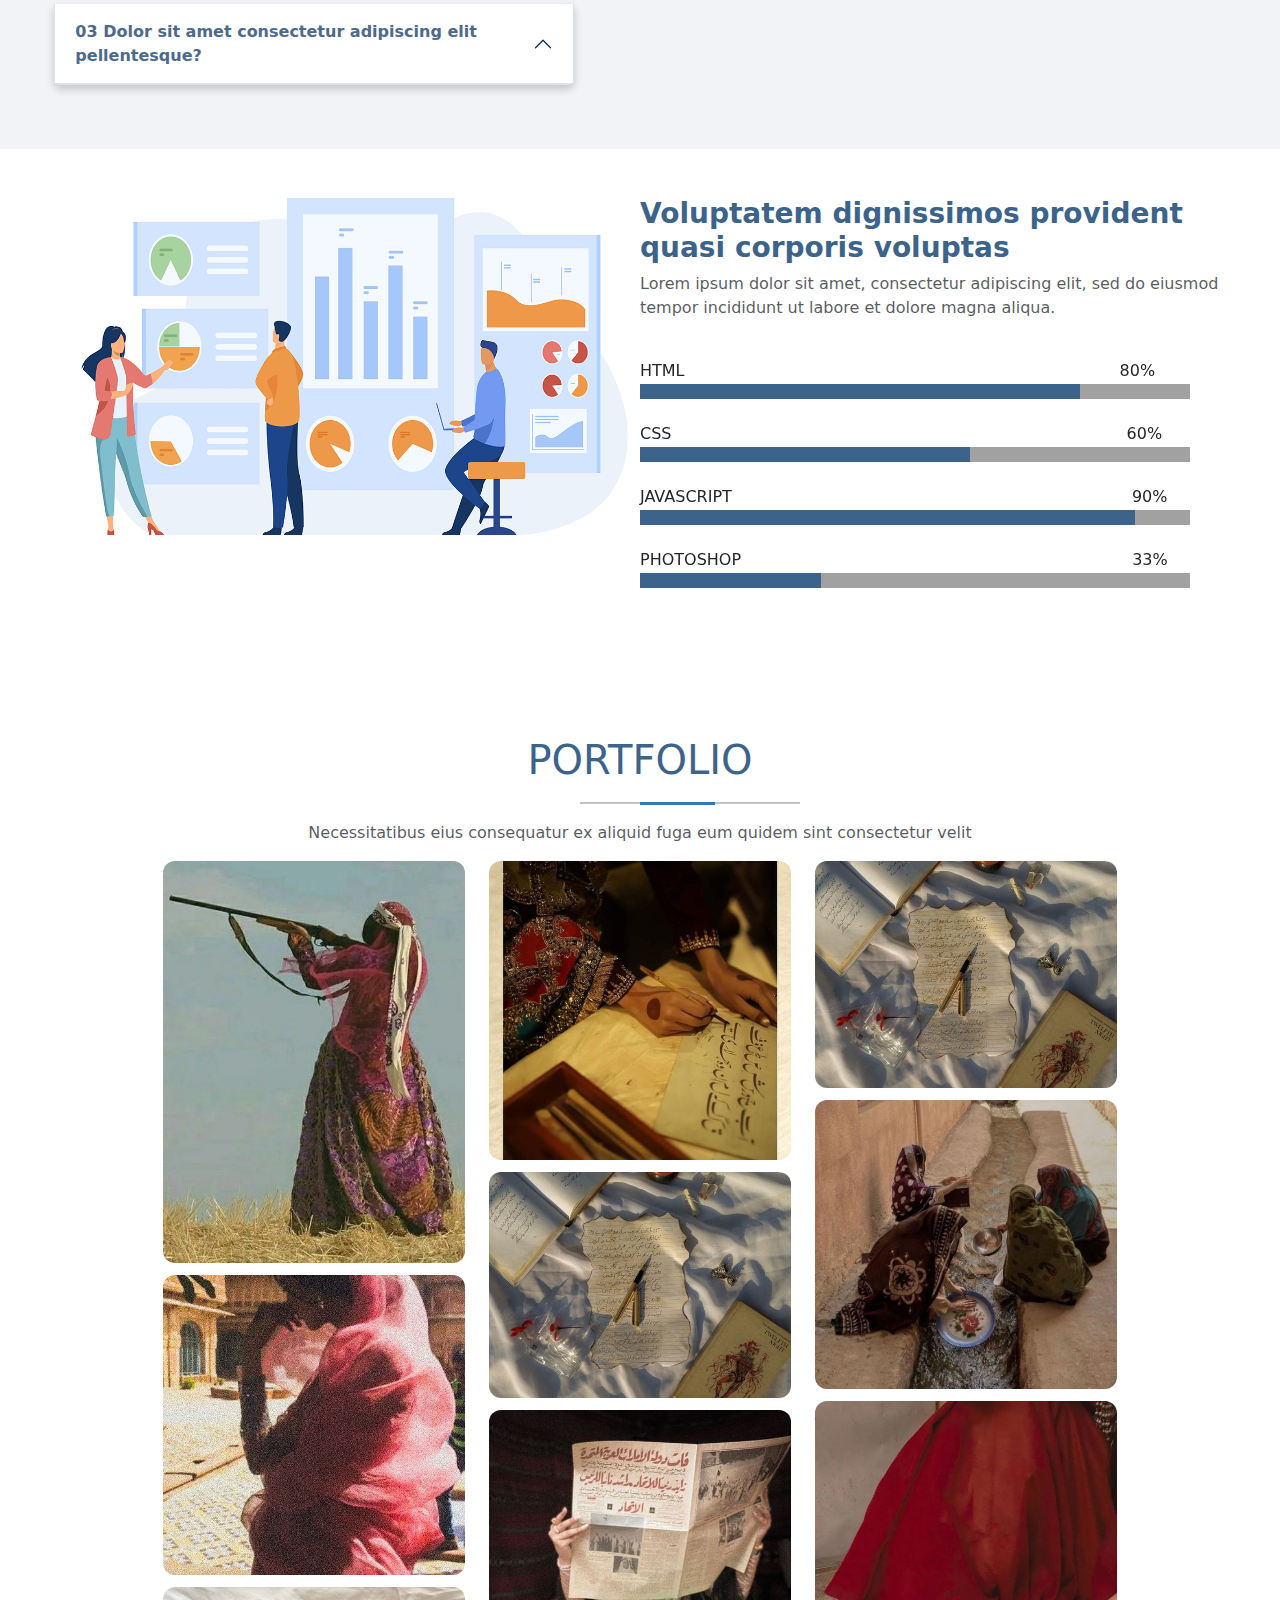
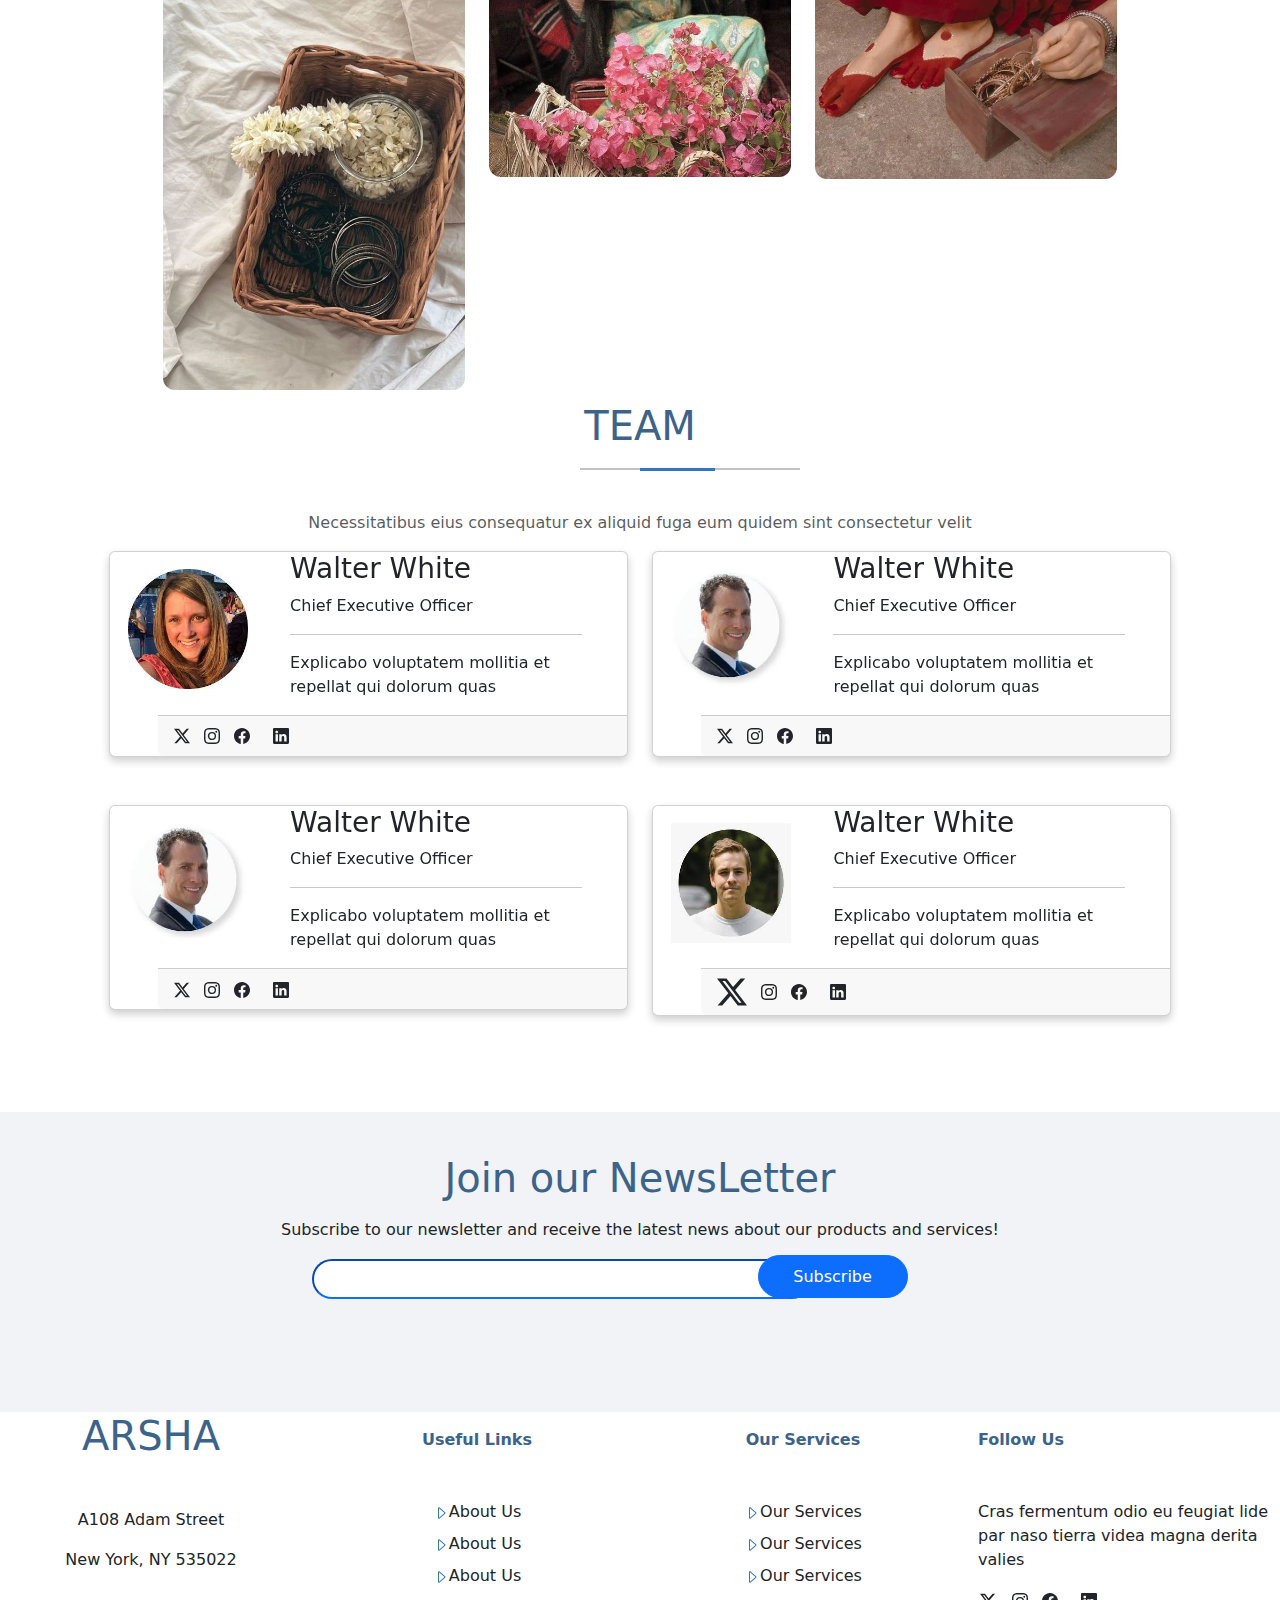
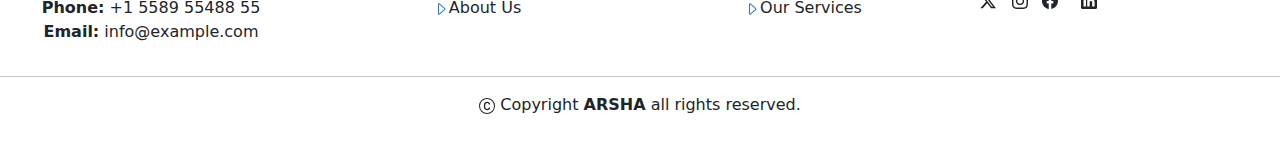
==== commit 29982803: "Update index.html" ====
--- a/index.html
+++ b/index.html
@@ -1,4 +1,6 @@
 <!DOCTYPE html>
+<meta name="viewport" content="width=device-width, initial-scale=1.0">
+
 <head>
     <title>ARSHA</title>
     <link rel="stylesheet" href="./index.css">
@@ -20,7 +22,7 @@
                     <a href="#home" class="nav-link text-white">HOME</a>
                 </li>
                 <li class="nav-item  ms-5">
-                    <a href="#about" class="nav-link text-white">ABOUT</a>
+                    <a href="#about" class="nav-link text-white">ABOUTttt</a>
                 </li>
                 <li class="nav-item  ms-5">
                     <a href="#services" class="nav-link text-white">SERVICES</a>
--- a/index.css
+++ b/index.css
@@ -281,6 +281,10 @@
     margin-left: 13px;
     margin-top: 12px;
 }
+@media (max-width: 768px) {
+    /* Mobile styles */
+}
+
 .text{
     position: relative;
     left: 150px;
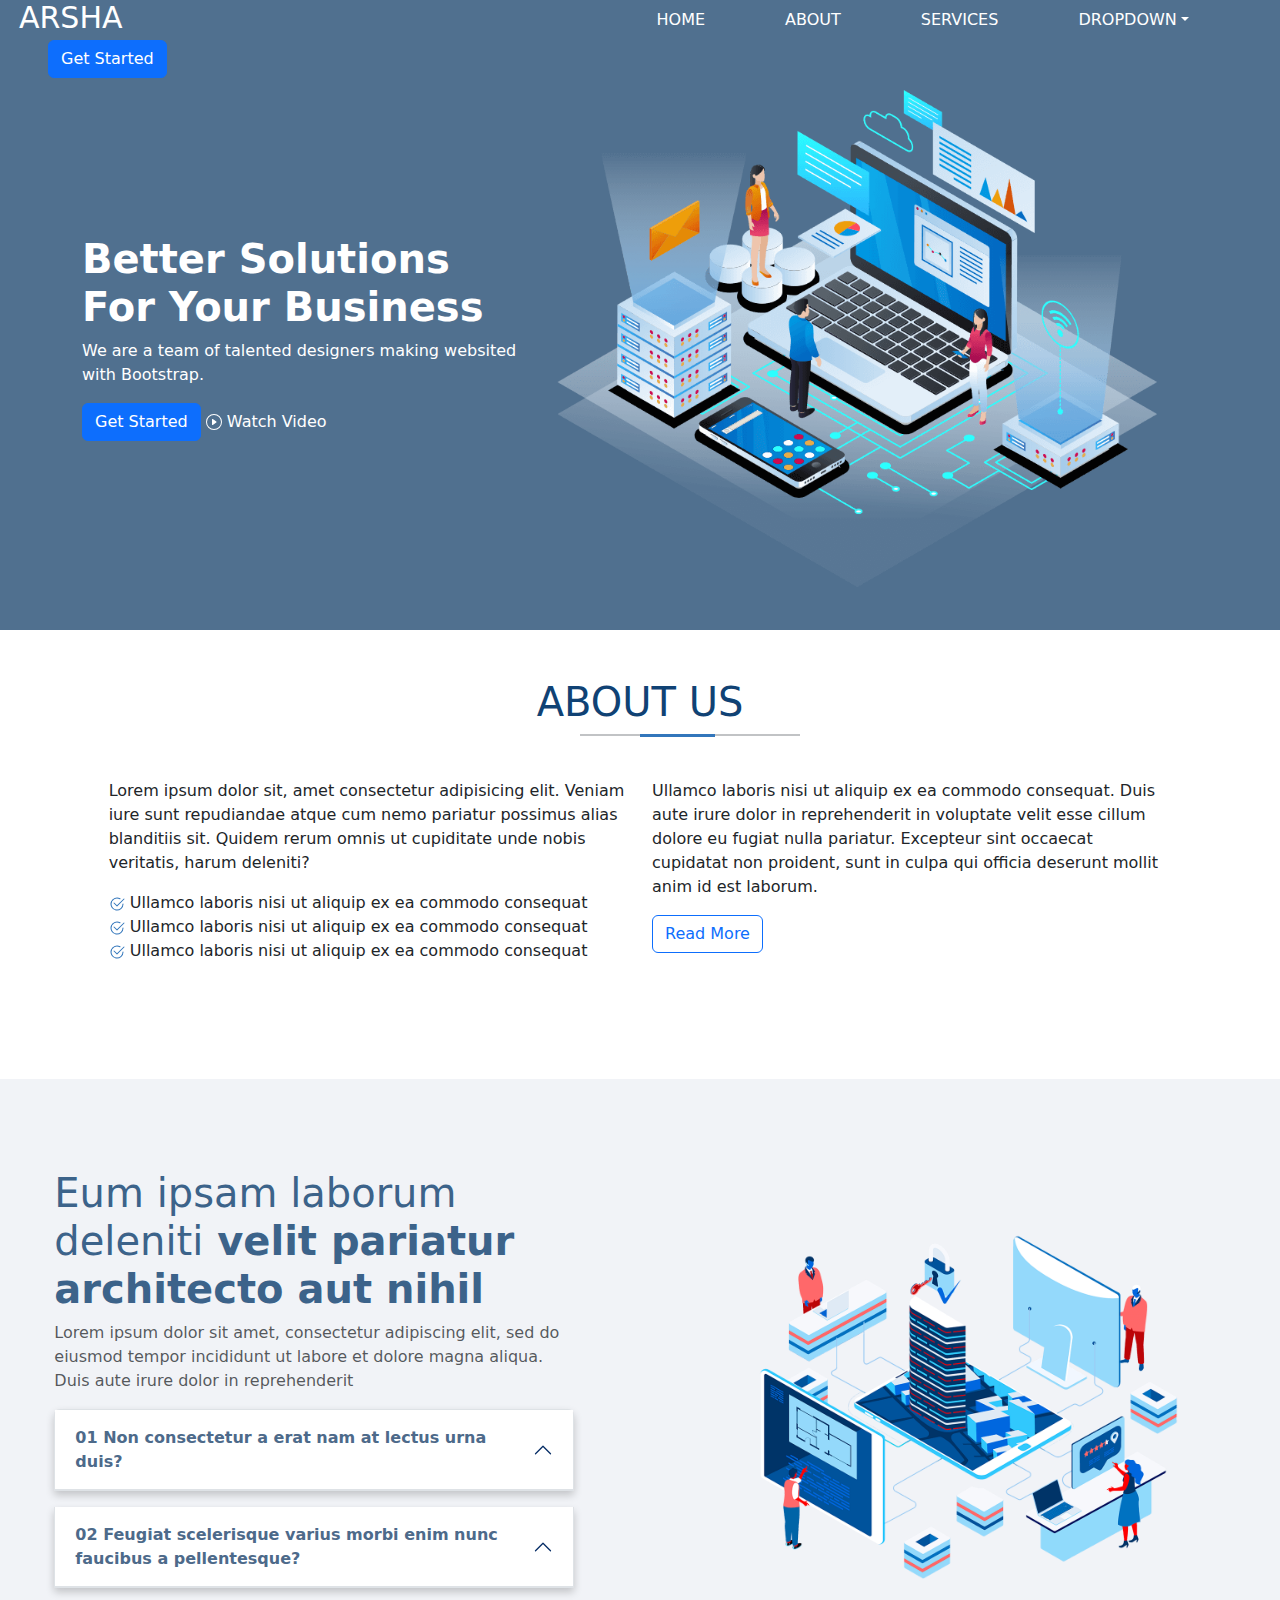
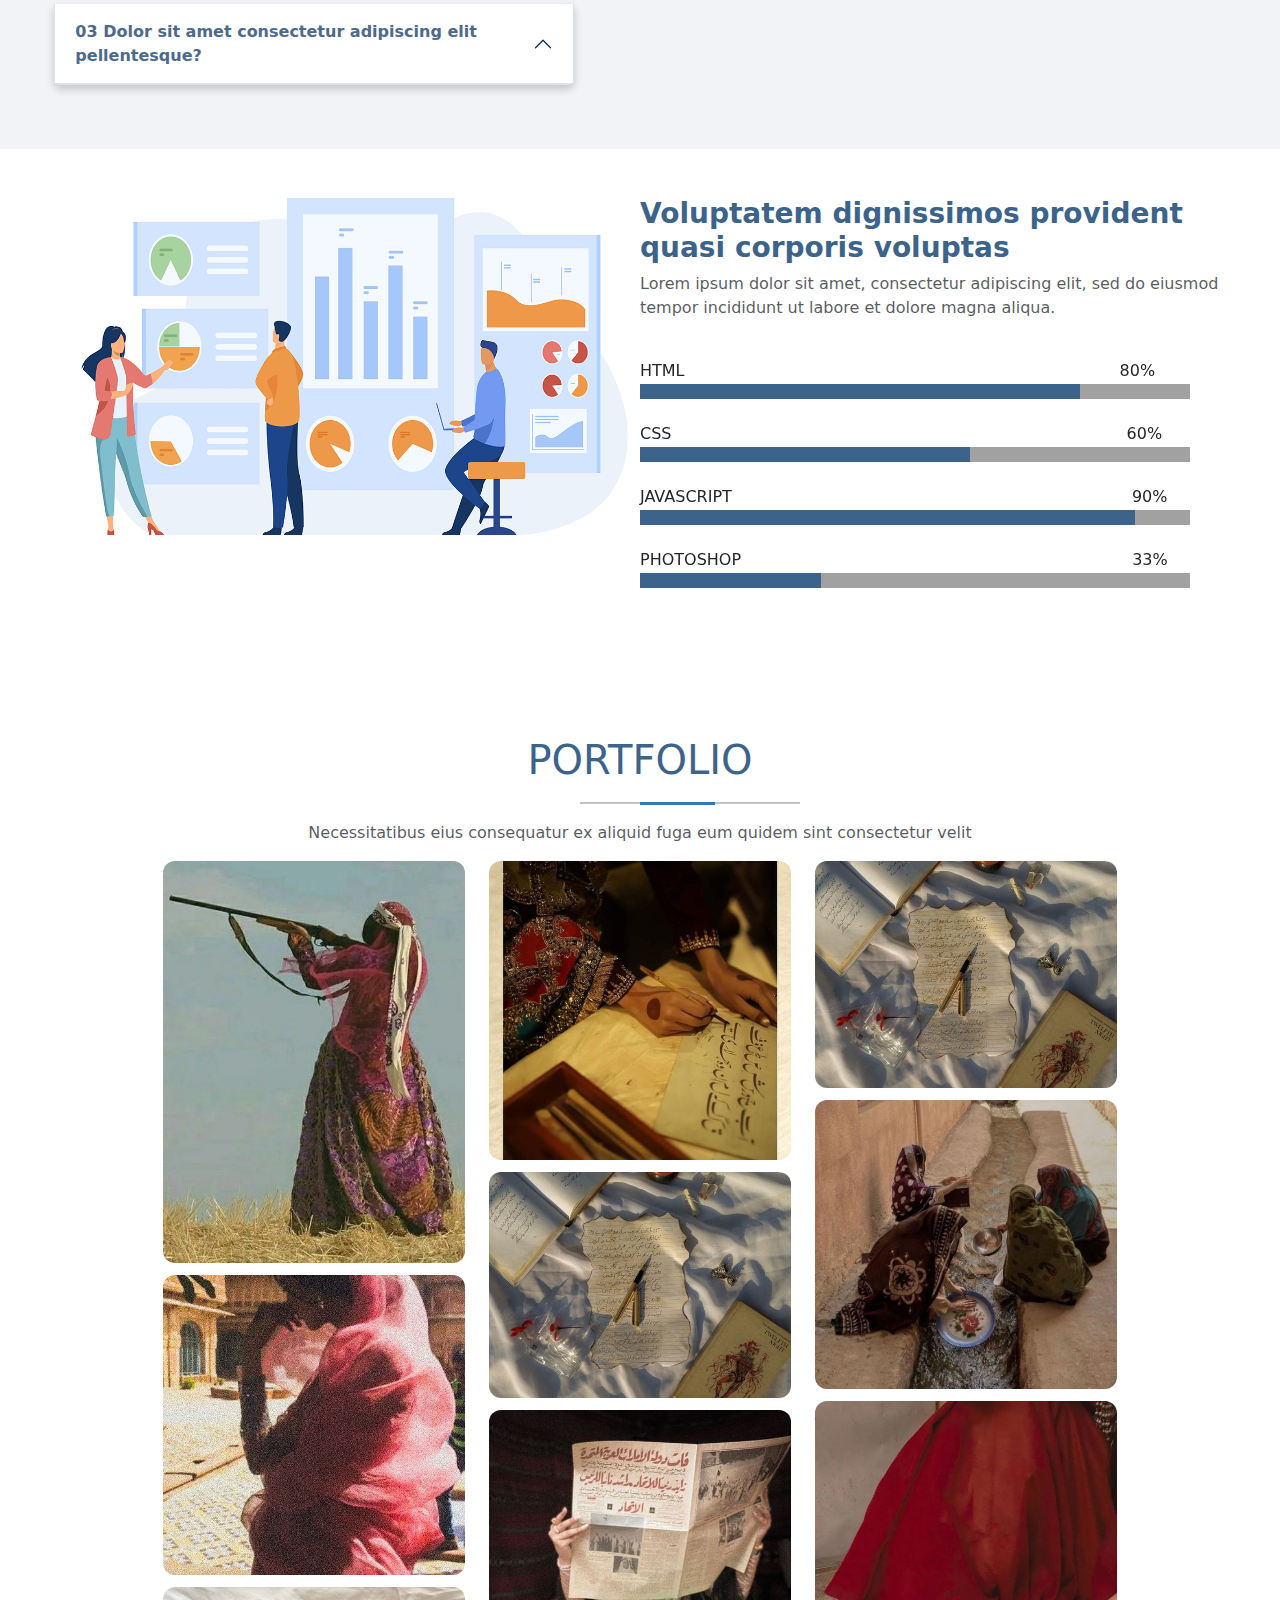
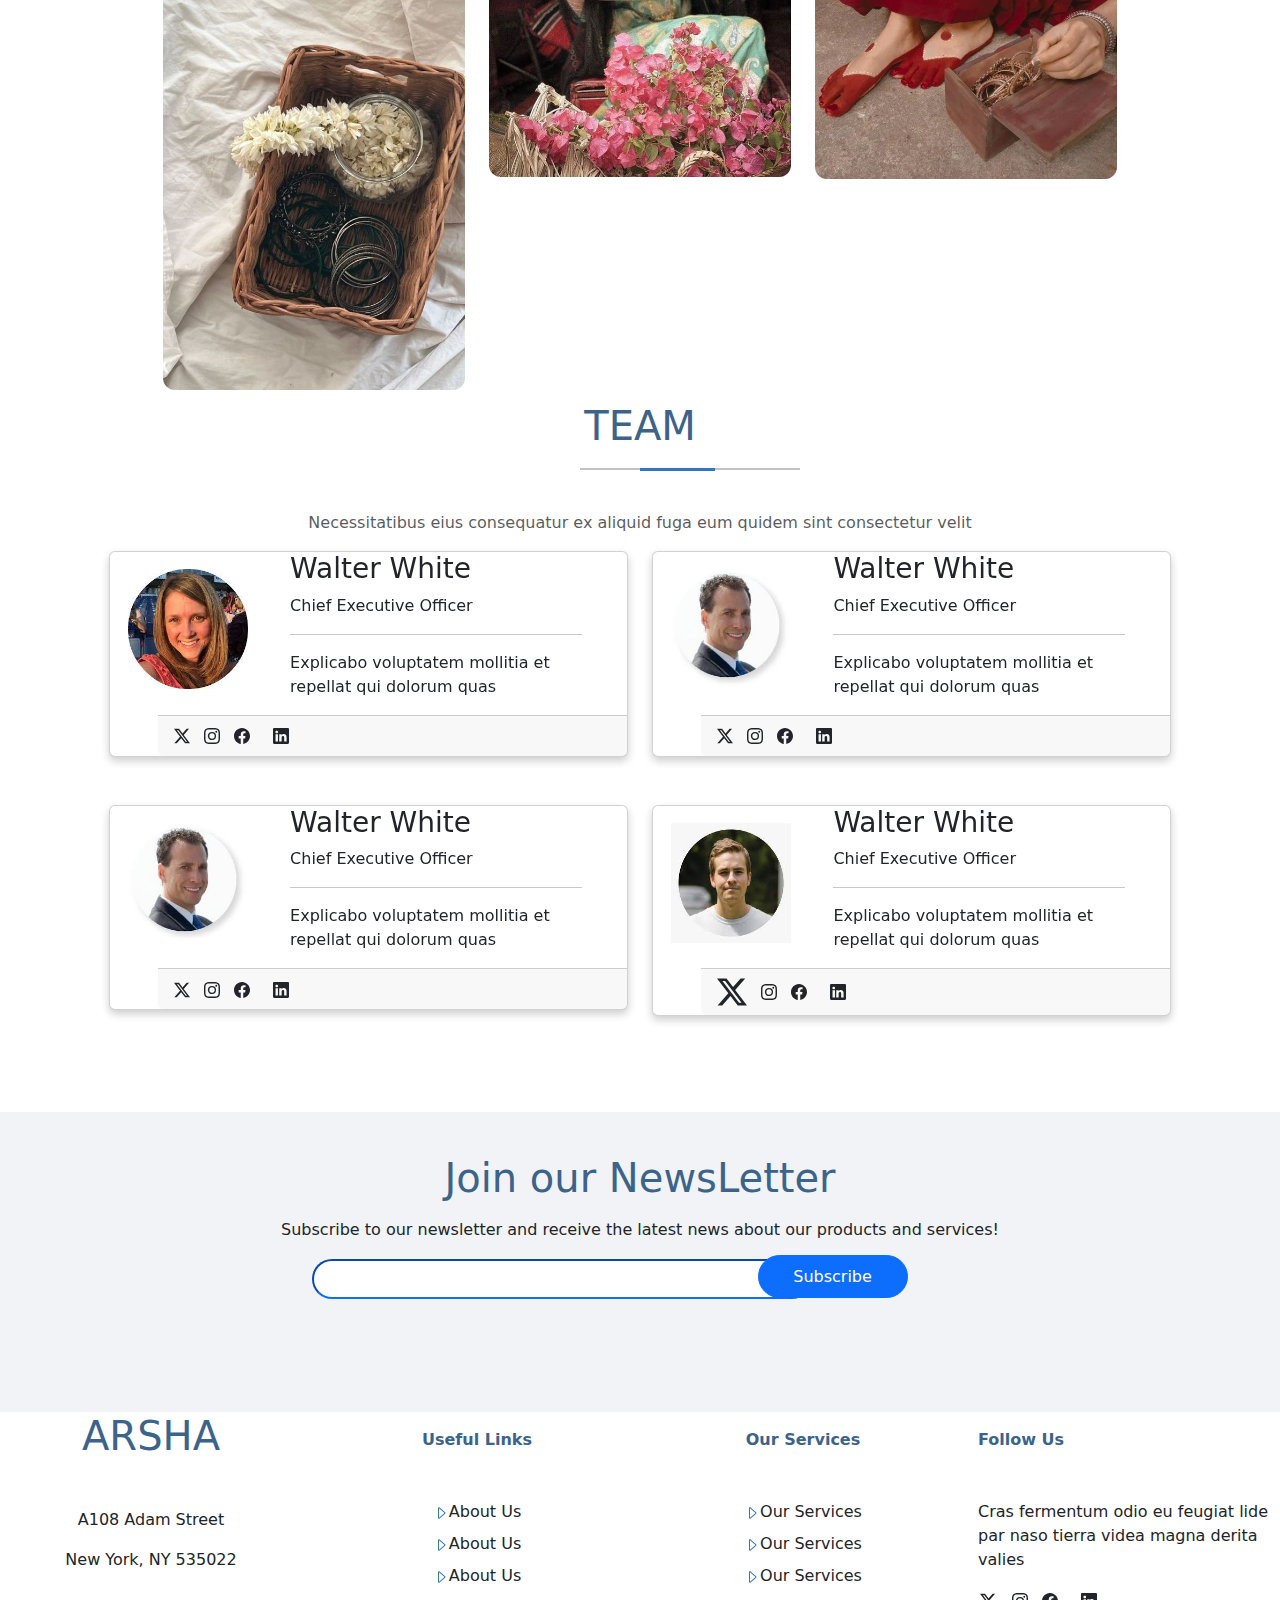
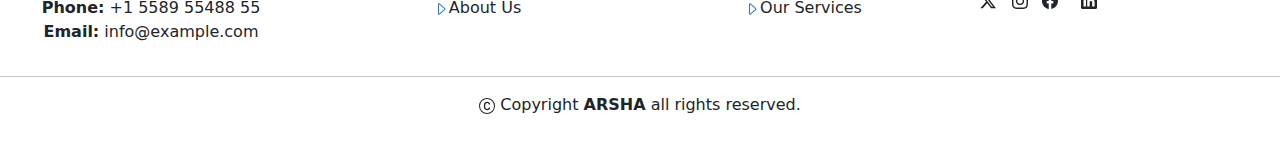
==== commit eb0c3214: "Revert "Update index.html"" ====
--- a/index.html
+++ b/index.html
@@ -22,7 +22,7 @@
                     <a href="#home" class="nav-link text-white">HOME</a>
                 </li>
                 <li class="nav-item  ms-5">
-                    <a href="#about" class="nav-link text-white">ABOUTttt</a>
+                    <a href="#about" class="nav-link text-white">ABOUT</a>
                 </li>
                 <li class="nav-item  ms-5">
                     <a href="#services" class="nav-link text-white">SERVICES</a>
